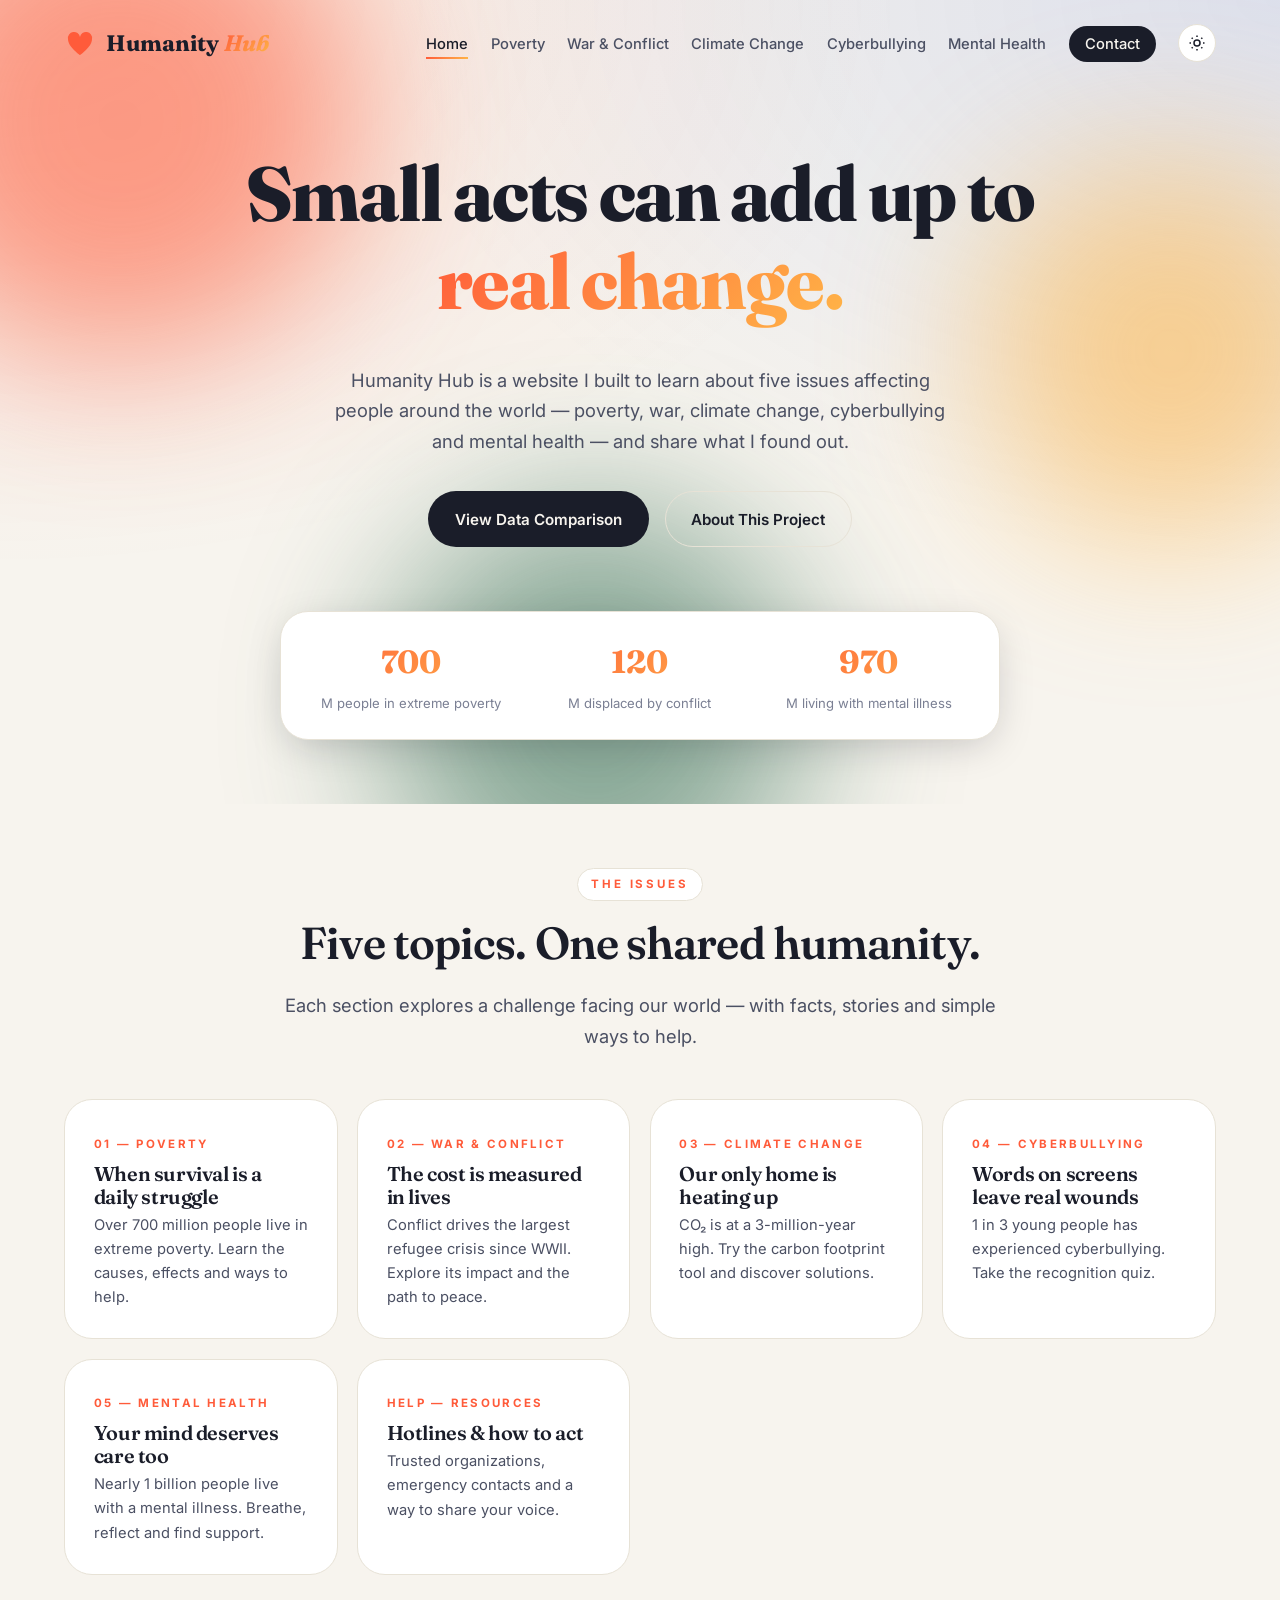
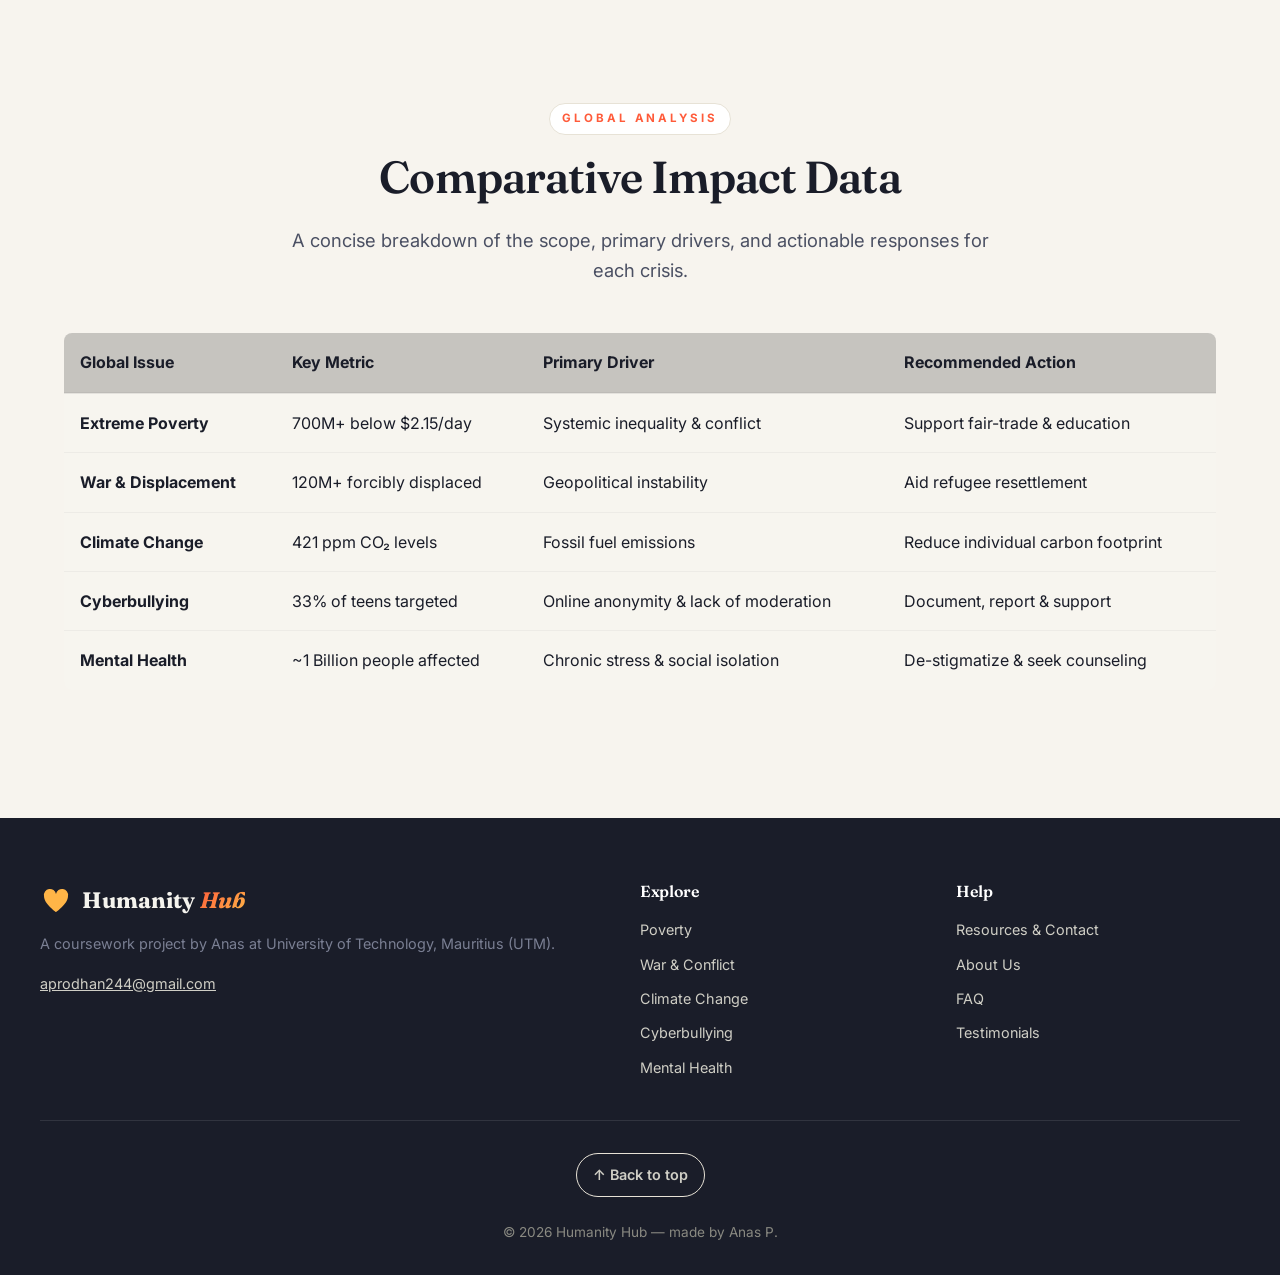
==== index.html @ 1d9c682b "Add files via upload" ====
<!DOCTYPE html>
<html lang="en">
<head>
<meta charset="UTF-8" />
<meta name="viewport" content="width=device-width, initial-scale=1.0" />
<title>Humanity Hub</title>
<meta name="description" content="Humanity Hub is a small awareness website about poverty, war, climate change, cyberbullying and mental health." />
<link rel="preconnect" href="https://fonts.googleapis.com">
<link rel="preconnect" href="https://fonts.gstatic.com" crossorigin>
<link href="https://fonts.googleapis.com/css2?family=Fraunces:opsz,wght@9..144,400;9..144,600;9..144,800&family=Inter:wght@400;500;600;700&display=swap" rel="stylesheet">
<link rel="stylesheet" href="css/style.css" />
</head>
<body id="top">
<header class="site-header">
  <div class="bg-orbs" aria-hidden="true"><span class="orb orb-1"></span><span class="orb orb-2"></span><span class="orb orb-3"></span></div>
  <nav class="navbar" aria-label="Primary">
    <a class="brand" href="index.html">
      <span class="brand-mark" aria-hidden="true"><svg viewBox="0 0 32 32" fill="none"><path d="M16 28S4 20 4 12a6 6 0 0 1 12-2 6 6 0 0 1 12 2c0 8-12 16-12 16Z" fill="currentColor"/></svg></span>
      <span>Humanity <em>Hub</em></span>
    </a>
    <button class="nav-toggle" aria-label="Open menu" aria-expanded="false" aria-controls="nav-links"><span></span><span></span><span></span></button>
    <ul class="nav-links" id="nav-links">
      <li><a href="index.html" class="active">Home</a></li>
      <li><a href="pages/poverty.html">Poverty</a></li>
      <li><a href="pages/war.html">War &amp; Conflict</a></li>
      <li><a href="pages/climate.html">Climate Change</a></li>
      <li><a href="pages/cyberbullying.html">Cyberbullying</a></li>
      <li><a href="pages/mental-health.html">Mental Health</a></li>
      <li><a href="pages/contact.html" class="nav-cta">Contact</a></li>
      <li><button id="theme-toggle" class="theme-toggle" aria-label="Toggle dark mode"><svg class="icon-sun" viewBox="0 0 24 24" fill="none" stroke="currentColor" stroke-width="2"><circle cx="12" cy="12" r="4"/><path d="M12 2v2M12 20v2M2 12h2M20 12h2M4.9 4.9l1.4 1.4M17.7 17.7l1.4 1.4M4.9 19.1l1.4-1.4M17.7 6.3l1.4-1.4"/></svg><svg class="icon-moon" viewBox="0 0 24 24" fill="none" stroke="currentColor" stroke-width="2"><path d="M21 12.8A9 9 0 1 1 11.2 3a7 7 0 0 0 9.8 9.8Z"/></svg></button></li>
    </ul>
  </nav>
  <section class="hero" id="hero">
    <h1>Small acts can add up to <span class="grad-text">real change.</span></h1>
    <p class="hero-sub">Humanity Hub is a website I built to learn about five issues affecting people around the world — poverty, war, climate change, cyberbullying and mental health — and share what I found out.</p>
    <div class="hero-cta">
      <a href="#table-section" class="btn btn-primary">View Data Comparison</a>
      <a href="pages/about.html" class="btn btn-ghost">About This Project</a>
    </div>
    <div class="hero-stats">
      <div><strong data-counter="700">0</strong><span>M people in extreme poverty</span></div>
      <div><strong data-counter="120">0</strong><span>M displaced by conflict</span></div>
      <div><strong data-counter="970">0</strong><span>M living with mental illness</span></div>
    </div>
  </section>
</header>
<main>
  <section class="section">
    <div class="section-head center">
      <span class="tag">The Issues</span>
      <h2>Five topics. One shared humanity.</h2>
      <p class="lead">Each section explores a challenge facing our world — with facts, stories and simple ways to help.</p>
    </div>
    <div class="topic-grid">
      <a class="topic-card" href="pages/poverty.html"><span>01 — Poverty</span><h3>When survival is a daily struggle</h3><p>Over 700 million people live in extreme poverty. Learn the causes, effects and ways to help.</p></a>
      <a class="topic-card" href="pages/war.html"><span>02 — War &amp; Conflict</span><h3>The cost is measured in lives</h3><p>Conflict drives the largest refugee crisis since WWII. Explore its impact and the path to peace.</p></a>
      <a class="topic-card" href="pages/climate.html"><span>03 — Climate Change</span><h3>Our only home is heating up</h3><p>CO₂ is at a 3-million-year high. Try the carbon footprint tool and discover solutions.</p></a>
      <a class="topic-card" href="pages/cyberbullying.html"><span>04 — Cyberbullying</span><h3>Words on screens leave real wounds</h3><p>1 in 3 young people has experienced cyberbullying. Take the recognition quiz.</p></a>
      <a class="topic-card" href="pages/mental-health.html"><span>05 — Mental Health</span><h3>Your mind deserves care too</h3><p>Nearly 1 billion people live with a mental illness. Breathe, reflect and find support.</p></a>
      <a class="topic-card" href="pages/contact.html"><span>Help — Resources</span><h3>Hotlines &amp; how to act</h3><p>Trusted organizations, emergency contacts and a way to share your voice.</p></a>
    </div>
  </section>

  <section class="section" id="table-section" style="overflow-x:auto;">
    <div class="section-head center">
      <span class="tag">Global Analysis</span>
      <h2>Comparative Impact Data</h2>
      <p class="lead">A concise breakdown of the scope, primary drivers, and actionable responses for each crisis.</p>
    </div>
    <table style="width:100%; border-collapse: collapse; margin-top:2rem; text-align:left; background: var(--card-bg, rgba(255,255,255,0.05)); border-radius:8px; overflow:hidden;">
      <thead>
        <tr style="border-bottom: 2px solid rgba(150,150,150,0.2); background: rgba(0,0,0,0.2);">
          <th style="padding: 1rem;">Global Issue</th>
          <th style="padding: 1rem;">Key Metric</th>
          <th style="padding: 1rem;">Primary Driver</th>
          <th style="padding: 1rem;">Recommended Action</th>
        </tr>
      </thead>
      <tbody>
        <tr style="border-bottom: 1px solid rgba(150,150,150,0.1);">
          <td style="padding: 1rem;"><strong>Extreme Poverty</strong></td>
          <td style="padding: 1rem;">700M+ below $2.15/day</td>
          <td style="padding: 1rem;">Systemic inequality &amp; conflict</td>
          <td style="padding: 1rem;"><a href="pages/poverty.html">Support fair-trade &amp; education</a></td>
        </tr>
        <tr style="border-bottom: 1px solid rgba(150,150,150,0.1);">
          <td style="padding: 1rem;"><strong>War &amp; Displacement</strong></td>
          <td style="padding: 1rem;">120M+ forcibly displaced</td>
          <td style="padding: 1rem;">Geopolitical instability</td>
          <td style="padding: 1rem;"><a href="pages/war.html">Aid refugee resettlement</a></td>
        </tr>
        <tr style="border-bottom: 1px solid rgba(150,150,150,0.1);">
          <td style="padding: 1rem;"><strong>Climate Change</strong></td>
          <td style="padding: 1rem;">421 ppm CO₂ levels</td>
          <td style="padding: 1rem;">Fossil fuel emissions</td>
          <td style="padding: 1rem;"><a href="pages/climate.html">Reduce individual carbon footprint</a></td>
        </tr>
        <tr style="border-bottom: 1px solid rgba(150,150,150,0.1);">
          <td style="padding: 1rem;"><strong>Cyberbullying</strong></td>
          <td style="padding: 1rem;">33% of teens targeted</td>
          <td style="padding: 1rem;">Online anonymity &amp; lack of moderation</td>
          <td style="padding: 1rem;"><a href="pages/cyberbullying.html">Document, report &amp; support</a></td>
        </tr>
        <tr>
          <td style="padding: 1rem;"><strong>Mental Health</strong></td>
          <td style="padding: 1rem;">~1 Billion people affected</td>
          <td style="padding: 1rem;">Chronic stress &amp; social isolation</td>
          <td style="padding: 1rem;"><a href="pages/mental-health.html">De-stigmatize &amp; seek counseling</a></td>
        </tr>
      </tbody>
    </table>
  </section>
</main>
<footer class="site-footer">
  <div class="footer-grid">
    <div>
      <div class="brand brand-footer"><span class="brand-mark"><svg viewBox="0 0 32 32" fill="none"><path d="M16 28S4 20 4 12a6 6 0 0 1 12-2 6 6 0 0 1 12 2c0 8-12 16-12 16Z" fill="currentColor"/></svg></span><span>Humanity <em>Hub</em></span></div>
      <p class="muted">A coursework project by Anas at University of Technology, Mauritius (UTM).</p>
      <p><a href="mailto:aprodhan244@gmail.com" style="text-decoration:underline;">aprodhan244@gmail.com</a></p>
    </div>
    <div><h4>Explore</h4><ul><li><a href="pages/poverty.html">Poverty</a></li><li><a href="pages/war.html">War &amp; Conflict</a></li><li><a href="pages/climate.html">Climate Change</a></li><li><a href="pages/cyberbullying.html">Cyberbullying</a></li><li><a href="pages/mental-health.html">Mental Health</a></li></ul></div>
    <div><h4>Help</h4><ul><li><a href="pages/contact.html">Resources &amp; Contact</a></li><li><a href="pages/about.html">About Us</a></li><li><a href="pages/faq.html">FAQ</a></li><li><a href="pages/testimonials.html">Testimonials</a></li></ul></div>
  </div>
  <div style="text-align:center; margin-top:2rem;"><a href="#top" class="btn btn-ghost btn-sm">↑ Back to top</a></div>
  <p class="copyright">© <span id="year"></span> Humanity Hub — made by Anas P.</p>
</footer>
<script src="js/script.js"></script>
</body>
</html>
---- css/style.css ----
/* ===========================================================
   Humanity Hub — Awareness website
   =========================================================== */
:root {
  --bg: #f7f4ee;
  --bg-elev: #ffffff;
  --ink: #1a1d29;
  --ink-soft: #4b5063;
  --muted: #7a7f93;
  --line: #e7e2d6;
  --primary: #ff5b3a;        /* warm coral */
  --primary-2: #ffb547;      /* sunlit gold */
  --accent: #2d6a4f;         /* hopeful green */
  --accent-2: #1d4ed8;       /* steady blue */
  --danger: #d11149;
  --grad-warm: linear-gradient(135deg, #ff5b3a 0%, #ffb547 100%);
  --grad-cool: linear-gradient(135deg, #1d4ed8 0%, #06b6d4 100%);
  --grad-hope: linear-gradient(135deg, #2d6a4f 0%, #95d5b2 100%);
  --shadow-sm: 0 1px 2px rgba(20,20,30,.06), 0 4px 12px rgba(20,20,30,.05);
  --shadow-lg: 0 10px 40px -10px rgba(20,20,30,.25);
  --radius: 16px;
  --radius-lg: 28px;
  --maxw: 1200px;
  --t: cubic-bezier(.2,.7,.2,1);
}
[data-theme="dark"] {
  --bg: #0e1018;
  --bg-elev: #161927;
  --ink: #f2f1ec;
  --ink-soft: #c3c6d4;
  --muted: #8a8fa3;
  --line: #262a3c;
  --shadow-lg: 0 10px 40px -10px rgba(0,0,0,.6);
}
* { box-sizing: border-box; }
html { scroll-behavior: smooth; }
body {
  margin: 0;
  font-family: 'Inter', system-ui, -apple-system, sans-serif;
  background: var(--bg);
  color: var(--ink);
  line-height: 1.65;
  -webkit-font-smoothing: antialiased;
  transition: background .4s var(--t), color .4s var(--t);
}
img { max-width: 100%; display: block; }
a { color: inherit; text-decoration: none; }
h1, h2, h3, h4 { font-family: 'Fraunces', Georgia, serif; font-weight: 600; line-height: 1.15; letter-spacing: -.02em; margin: 0 0 .5em; }
h1 { font-size: clamp(2.4rem, 6vw, 4.8rem); font-weight: 800; }
h2 { font-size: clamp(1.8rem, 4vw, 2.8rem); }
h3 { font-size: 1.25rem; margin-top: 1.4em; }
p { margin: 0 0 1em; color: var(--ink-soft); }
mark { background: linear-gradient(180deg, transparent 60%, rgba(255,181,71,.55) 60%); color: inherit; padding: 0 .15em; }
blockquote {
  border-left: 3px solid var(--primary);
  padding: .25em 0 .25em 1.2em;
  font-family: 'Fraunces', serif;
  font-style: italic;
  font-size: 1.15rem;
  color: var(--ink);
  margin: 1.5em 0;
}
.muted { color: var(--muted); font-size: .9rem; }
.center { text-align: center; }
/* =================== HEADER & HERO =================== */
.site-header {
  position: relative;
  overflow: hidden;
  padding-bottom: 4rem;
  background: radial-gradient(ellipse at top left, rgba(255,91,58,.12), transparent 50%),
              radial-gradient(ellipse at top right, rgba(29,78,216,.12), transparent 50%),
              var(--bg);
}
.site-header.compact { padding-bottom: 0; }
.bg-orbs { position: absolute; inset: 0; pointer-events: none; z-index: 0; }
.orb { position: absolute; border-radius: 50%; filter: blur(80px); opacity: .55; animation: float 18s var(--t) infinite; }
.orb-1 { width: 480px; height: 480px; background: var(--primary); top: -120px; left: -120px; }
.orb-2 { width: 380px; height: 380px; background: var(--primary-2); top: 20%; right: -80px; animation-delay: -6s; }
.orb-3 { width: 420px; height: 420px; background: var(--accent); bottom: -120px; left: 30%; animation-delay: -12s; }
@keyframes float { 0%,100%{transform:translate(0,0) scale(1)} 50%{transform:translate(40px,-30px) scale(1.08)} }
/* nav */
.navbar {
  position: relative; z-index: 5;
  display: flex; align-items: center; justify-content: space-between;
  max-width: var(--maxw); margin: 0 auto; padding: 1.5rem 1.5rem;
}
.brand { display: flex; align-items: center; gap: .6rem; font-family: 'Fraunces', serif; font-size: 1.4rem; font-weight: 700; }
.brand em { font-style: italic; background: var(--grad-warm); -webkit-background-clip: text; background-clip: text; color: transparent; }
.brand-mark { width: 32px; height: 32px; color: var(--primary); display:inline-flex; align-items:center; justify-content:center; }
.brand-mark svg { width: 100%; height: 100%; }
.nav-links { list-style: none; display: flex; gap: 1.4rem; align-items: center; margin: 0; padding: 0; }
.nav-links a { font-size: .92rem; font-weight: 500; color: var(--ink-soft); transition: color .2s var(--t); position: relative; }
.nav-links a:hover, .nav-links a.active { color: var(--ink); }
.nav-links a::after { content: ''; position: absolute; left: 0; right: 0; bottom: -6px; height: 2px; background: var(--grad-warm); transform: scaleX(0); transform-origin: left; transition: transform .3s var(--t); }
.nav-links a:hover::after, .nav-links a.active::after { transform: scaleX(1); }
.nav-cta { padding: .55rem 1rem; border-radius: 999px; background: var(--ink); color: var(--bg) !important; }
[data-theme="dark"] .nav-cta { background: var(--bg-elev); color: var(--ink) !important; }
.nav-cta::after { display: none; }
.theme-toggle {
  display: inline-flex; width: 38px; height: 38px; border-radius: 50%;
  border: 1px solid var(--line); background: var(--bg-elev); color: var(--ink);
  align-items: center; justify-content: center; cursor: pointer; transition: transform .3s var(--t);
}
.theme-toggle:hover { transform: rotate(15deg); }
.theme-toggle svg { width: 18px; height: 18px; }
.theme-toggle .icon-moon { display: none; }
[data-theme="dark"] .theme-toggle .icon-sun { display: none; }
[data-theme="dark"] .theme-toggle .icon-moon { display: block; }
.nav-toggle { display: none; flex-direction: column; gap: 5px; background: transparent; border: 0; cursor: pointer; padding: 8px; }
.nav-toggle span { width: 24px; height: 2px; background: var(--ink); border-radius: 2px; transition: .3s var(--t); }
/* hero */
.hero {
  position: relative; z-index: 2;
  max-width: 980px; margin: 4rem auto 0; padding: 0 1.5rem; text-align: center;
}
.eyebrow { text-transform: uppercase; letter-spacing: .25em; font-size: .75rem; font-weight: 600; color: var(--primary); margin-bottom: 1.2rem; }
.grad-text { background: var(--grad-warm); -webkit-background-clip: text; background-clip: text; color: transparent; }
.hero-sub { font-size: 1.15rem; max-width: 640px; margin: 0 auto 2.2rem; color: var(--ink-soft); }
.hero-cta { display: flex; gap: 1rem; justify-content: center; flex-wrap: wrap; margin-bottom: 4rem; }
.btn {
  display: inline-flex; align-items: center; justify-content: center;
  padding: .9rem 1.6rem; border-radius: 999px; font-weight: 600; font-size: .95rem;
  border: 1px solid transparent; cursor: pointer; transition: transform .2s var(--t), box-shadow .3s var(--t), background .3s var(--t);
}
.btn-sm { padding: .55rem 1rem; font-size: .85rem; }
.btn-primary { background: var(--ink); color: var(--bg); }
.btn-primary:hover { transform: translateY(-2px); box-shadow: var(--shadow-lg); }
[data-theme="dark"] .btn-primary { background: var(--primary); color: #fff; }
.btn-ghost { background: transparent; border-color: var(--line); color: var(--ink); }
.btn-ghost:hover { background: var(--bg-elev); }
.hero-stats {
  display: grid; grid-template-columns: repeat(3, 1fr); gap: 1rem;
  max-width: 720px; margin: 0 auto; padding: 1.5rem;
  background: var(--bg-elev); border: 1px solid var(--line); border-radius: var(--radius-lg);
  box-shadow: var(--shadow-lg);
}
.hero-stats > div { text-align: center; }
.hero-stats strong { font-family: 'Fraunces', serif; font-size: 2rem; display: block; background: var(--grad-warm); -webkit-background-clip: text; background-clip: text; color: transparent; }
.hero-stats span { font-size: .82rem; color: var(--muted); }
/* page hero (topic pages) */
.page-hero { position: relative; z-index: 2; max-width: var(--maxw); margin: 2.5rem auto 0; padding: 0 1.5rem 1rem; }
.page-hero .tag { margin-bottom: 1rem; }
.page-hero h1 { font-size: clamp(2.2rem, 5vw, 3.6rem); }
.page-hero .lead { max-width: 720px; }
/* =================== SECTIONS =================== */
.section { max-width: var(--maxw); margin: 0 auto; padding: 4rem 1.5rem; position: relative; }
.section-head { max-width: 720px; margin-bottom: 3rem; }
.section-head.center, .stats h2 { text-align: center; margin-left: auto; margin-right: auto; }
.tag {
  display: inline-block; font-size: .72rem; letter-spacing: .25em; text-transform: uppercase;
  font-weight: 700; color: var(--primary); margin-bottom: 1rem;
  padding: .35rem .8rem; border: 1px solid var(--line); border-radius: 999px; background: var(--bg-elev);
}
.lead { font-size: 1.15rem; color: var(--ink-soft); }
.grid-2 { display: grid; grid-template-columns: 1fr 1fr; gap: 3rem; align-items: start; }
.grid-2.reverse > :first-child { order: 2; }
.figure { margin: 0; border-radius: var(--radius-lg); overflow: hidden; box-shadow: var(--shadow-lg); position: relative; }
.figure img { aspect-ratio: 4/5; object-fit: cover; transition: transform .8s var(--t); width: 100%; }
.figure:hover img { transform: scale(1.04); }
.figure figcaption { position: absolute; left: 0; right: 0; bottom: 0; padding: 1.2rem; color: #fff; font-size: .9rem; background: linear-gradient(to top, rgba(0,0,0,.75), transparent); }
.prose details { margin-top: 1.5rem; border: 1px solid var(--line); border-radius: var(--radius); padding: 1rem 1.2rem; background: var(--bg-elev); }
.prose details[open] { box-shadow: var(--shadow-sm); }
.prose summary { cursor: pointer; font-weight: 600; color: var(--ink); list-style: none; display: flex; justify-content: space-between; align-items: center; }
.prose summary::after { content: '+'; font-size: 1.4rem; transition: transform .3s var(--t); }
.prose details[open] summary::after { transform: rotate(45deg); }
.prose ul, .prose ol { padding-left: 1.2rem; color: var(--ink-soft); }
/* section accents */
.accent-war .tag { color: var(--accent-2); }
.accent-climate .tag { color: var(--accent); }
.accent-cyber .tag { color: var(--danger); }
.accent-mind .tag { color: var(--accent-2); }
/* timeline */
.timeline { list-style: none; padding: 0; margin: 1.5rem 0; border-left: 2px solid var(--line); }
.timeline li { position: relative; padding: .4rem 0 .4rem 1.5rem; color: var(--ink-soft); }
.timeline li::before { content:''; position:absolute; left:-7px; top: 1rem; width: 12px; height: 12px; border-radius:50%; background: var(--grad-warm); }
.timeline strong { display: block; color: var(--ink); font-family: 'Fraunces',serif; }
/* footprint */
.footprint { margin-top: 1.5rem; padding: 1.5rem; background: var(--bg-elev); border: 1px solid var(--line); border-radius: var(--radius); }
.footprint h4 { margin: 0 0 1rem; }
.footprint label { display: block; font-size: .9rem; font-weight: 600; margin-bottom: 1rem; color: var(--ink); }
.footprint input[type=range] { width: 100%; accent-color: var(--accent); }
.footprint output { font-weight: 500; color: var(--muted); font-size: .85rem; }
.cf-result { margin: 1rem 0 0; padding: .8rem 1rem; background: var(--grad-hope); color: #fff; border-radius: 12px; font-weight: 500; }
.cf-result strong { font-size: 1.3rem; font-family: 'Fraunces', serif; }
/* quiz */
.quiz { margin-top: 1.5rem; padding: 1.5rem; background: var(--bg-elev); border: 1px solid var(--line); border-radius: var(--radius); }
.quiz h4 { margin: 0 0 1rem; }
.quiz-q { font-weight: 500; color: var(--ink); }
.quiz-options { display: grid; gap: .6rem; margin: 1rem 0; }
.quiz-options button {
  padding: .8rem 1rem; text-align: left; border: 1px solid var(--line); background: var(--bg);
  border-radius: 12px; cursor: pointer; transition: .2s var(--t); color: var(--ink); font: inherit;
}
.quiz-options button:hover { border-color: var(--primary); transform: translateX(4px); }
.quiz-options button.correct { background: rgba(45,106,79,.15); border-color: var(--accent); }
.quiz-options button.wrong { background: rgba(209,17,73,.12); border-color: var(--danger); }
.quiz-feedback { font-weight: 500; min-height: 1.4em; color: var(--ink-soft); }
.warning-box { margin-top: 1.5rem; padding: 1.2rem 1.4rem; border-left: 4px solid var(--danger); background: rgba(209,17,73,.08); border-radius: 12px; color: var(--ink); }
/* breathe */
.breathe { text-align: center; padding: 1.5rem; background: var(--bg-elev); border: 1px solid var(--line); border-radius: var(--radius); }
.breathe-circle {
  width: 180px; height: 180px; border-radius: 50%;
  background: var(--grad-cool);
  margin: 1rem auto;
  display: flex; align-items: center; justify-content: center;
  color: #fff; font-family: 'Fraunces', serif; font-size: 1.4rem;
  box-shadow: 0 20px 60px -20px rgba(29,78,216,.6);
  animation: breathe 12s ease-in-out infinite;
}
@keyframes breathe {
  0%, 100% { transform: scale(.7); }
  33% { transform: scale(1.1); }
  50% { transform: scale(1.1); }
  83% { transform: scale(.7); }
}
.quote-gen { margin-top: 1.5rem; padding: 1.5rem; background: var(--bg-elev); border: 1px solid var(--line); border-radius: var(--radius); }
.quote-gen blockquote { margin: .5em 0 1em; }
/* stats */
.stats { max-width: var(--maxw); margin: 0 auto; padding: 4rem 1.5rem; text-align: center; }
.stats-grid { display: grid; grid-template-columns: repeat(auto-fit, minmax(200px, 1fr)); gap: 1.5rem; margin-top: 3rem; }
.stat-card {
  padding: 2rem 1.5rem; background: var(--bg-elev); border: 1px solid var(--line); border-radius: var(--radius);
  transition: transform .3s var(--t), box-shadow .3s var(--t);
}
.stat-card:hover { transform: translateY(-4px); box-shadow: var(--shadow-lg); }
.stat-card strong { display: block; font-family: 'Fraunces', serif; font-size: 2.6rem; background: var(--grad-warm); -webkit-background-clip: text; background-clip: text; color: transparent; }
.stat-card span { color: var(--muted); font-size: .9rem; }
/* resources */
.cards { display: grid; grid-template-columns: repeat(auto-fit, minmax(240px, 1fr)); gap: 1.2rem; }
.card {
  padding: 1.6rem; background: var(--bg-elev); border: 1px solid var(--line); border-radius: var(--radius);
  transition: .3s var(--t); position: relative; overflow: hidden;
}
.card::before {
  content: ''; position: absolute; inset: 0; background: var(--grad-warm); opacity: 0; transition: opacity .3s var(--t);
}
.card:hover { transform: translateY(-4px); box-shadow: var(--shadow-lg); border-color: transparent; }
.card:hover::before { opacity: .08; }
.card h3 { margin: 0 0 .3em; }
.card p { font-size: .9rem; margin: 0; }
.card.emergency { background: var(--grad-warm); color: #fff; border: 0; }
.card.emergency h3, .card.emergency p { color: #fff; }
/* testimonials */
.testimonial .stars { color: var(--primary-2); letter-spacing: .1em; margin: 0 0 .6rem; font-size: .95rem; }
.testimonial blockquote { margin: 0 0 1.2rem; font-size: 1rem; }
.testimonial-author { display: flex; align-items: center; gap: .7rem; }
.testimonial-author strong { display: block; color: var(--ink); font-family: 'Inter', sans-serif; font-weight: 600; font-size: .92rem; }
.avatar {
  width: 38px; height: 38px; border-radius: 50%; flex-shrink: 0;
  background: var(--grad-cool); color: #fff; display: flex; align-items: center; justify-content: center;
  font-family: 'Fraunces', serif; font-weight: 700;
}
/* topic nav cards on home */
.topic-grid { display: grid; grid-template-columns: repeat(auto-fit, minmax(240px, 1fr)); gap: 1.2rem; margin-top: 2rem; }
.topic-card { padding: 1.8rem; background: var(--bg-elev); border: 1px solid var(--line); border-radius: var(--radius-lg); transition: .3s var(--t); }
.topic-card:hover { transform: translateY(-6px); box-shadow: var(--shadow-lg); }
.topic-card span { font-size: .72rem; letter-spacing: .2em; text-transform: uppercase; font-weight: 700; color: var(--primary); }
.topic-card h3 { margin: .4rem 0 .3rem; }
.topic-card p { font-size: .92rem; margin: 0; }
/* contact */
.contact-form {
  display: grid; grid-template-columns: 1fr 1fr; gap: 1rem; max-width: 700px; margin: 0 auto;
  padding: 2rem; background: var(--bg-elev); border: 1px solid var(--line); border-radius: var(--radius-lg);
  box-shadow: var(--shadow-lg);
}
.contact-form .full { grid-column: 1 / -1; }
.contact-form label { display: flex; flex-direction: column; gap: .4rem; font-size: .85rem; font-weight: 600; color: var(--ink); }
.contact-form input, .contact-form textarea {
  padding: .85rem 1rem; border: 1px solid var(--line); border-radius: 12px;
  background: var(--bg); color: var(--ink); font: inherit; transition: border-color .2s var(--t), box-shadow .2s var(--t);
}
.contact-form input:focus, .contact-form textarea:focus {
  outline: 0; border-color: var(--primary); box-shadow: 0 0 0 4px rgba(255,91,58,.15);
}
.contact-form button { grid-column: 1 / -1; }
.form-status { grid-column: 1 / -1; margin: 0; min-height: 1.2em; color: var(--accent); font-weight: 500; }
/* footer */
.site-footer { background: var(--ink); color: #f5f4ee; padding: 4rem 1.5rem 2rem; margin-top: 4rem; }
[data-theme="dark"] .site-footer { background: #06080f; }
.footer-grid { max-width: var(--maxw); margin: 0 auto; display: grid; grid-template-columns: 2fr 1fr 1fr; gap: 2rem; padding-bottom: 2.5rem; border-bottom: 1px solid rgba(255,255,255,.1); }
.brand-footer { color: #f5f4ee; margin-bottom: .8rem; }
.brand-footer .brand-mark { color: var(--primary-2); }
.site-footer h4 { color: #fff; font-size: 1rem; margin-bottom: 1rem; }
.site-footer ul { list-style: none; padding: 0; margin: 0; display: grid; gap: .5rem; }
.site-footer a { color: #cfcec5; font-size: .9rem; transition: color .2s; }
.site-footer a:hover { color: var(--primary-2); }
.copyright { max-width: var(--maxw); margin: 1.5rem auto 0; text-align: center; color: #8a8a82; font-size: .85rem; }
/* reveal animation */
.reveal { opacity: 0; transform: translateY(30px); transition: opacity .8s var(--t), transform .8s var(--t); }
.reveal.in { opacity: 1; transform: none; }
/* responsive */
@media (max-width: 860px) {
  .grid-2 { grid-template-columns: 1fr; gap: 2rem; }
  .grid-2.reverse > :first-child { order: 0; }
  .figure img { aspect-ratio: 16/10; }
  .footer-grid { grid-template-columns: 1fr 1fr; }
  .contact-form { grid-template-columns: 1fr; padding: 1.5rem; }
  .section { padding: 3rem 1.2rem; }
  .nav-toggle { display: flex; }
  .nav-links {
    position: absolute; top: 100%; left: 1rem; right: 1rem;
    flex-direction: column; align-items: stretch; gap: .8rem;
    background: var(--bg-elev); border: 1px solid var(--line); border-radius: var(--radius);
    padding: 1.2rem; box-shadow: var(--shadow-lg);
    transform: translateY(-10px); opacity: 0; pointer-events: none; transition: .3s var(--t);
    z-index: 10;
  }
  .nav-links.open { transform: none; opacity: 1; pointer-events: auto; }
  .nav-links a::after { display: none; }
  .hero-stats { grid-template-columns: 1fr; }
}
@media (max-width: 480px) {
  .footer-grid { grid-template-columns: 1fr; }
  h1 { font-size: 2.4rem; }
}
@media (prefers-reduced-motion: reduce) {
  *, *::before, *::after { animation: none !important; transition: none !important; }
}
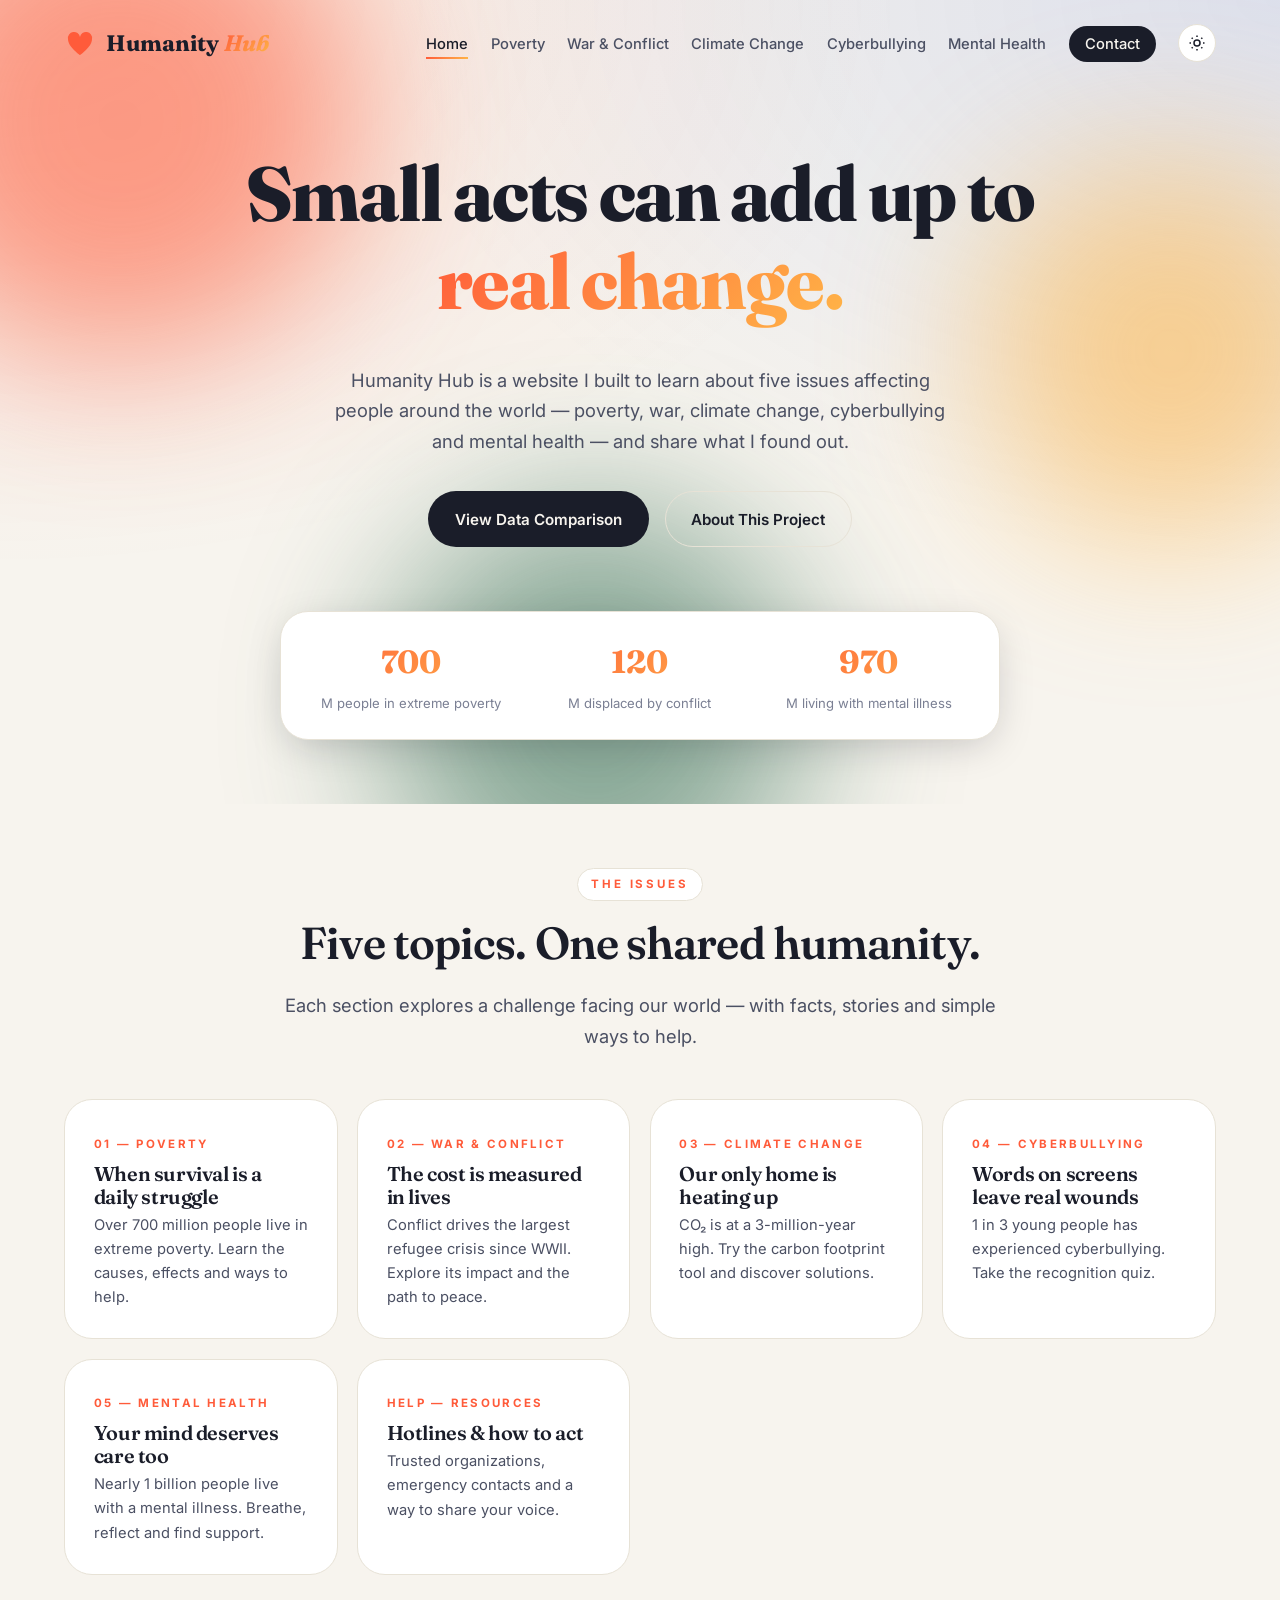
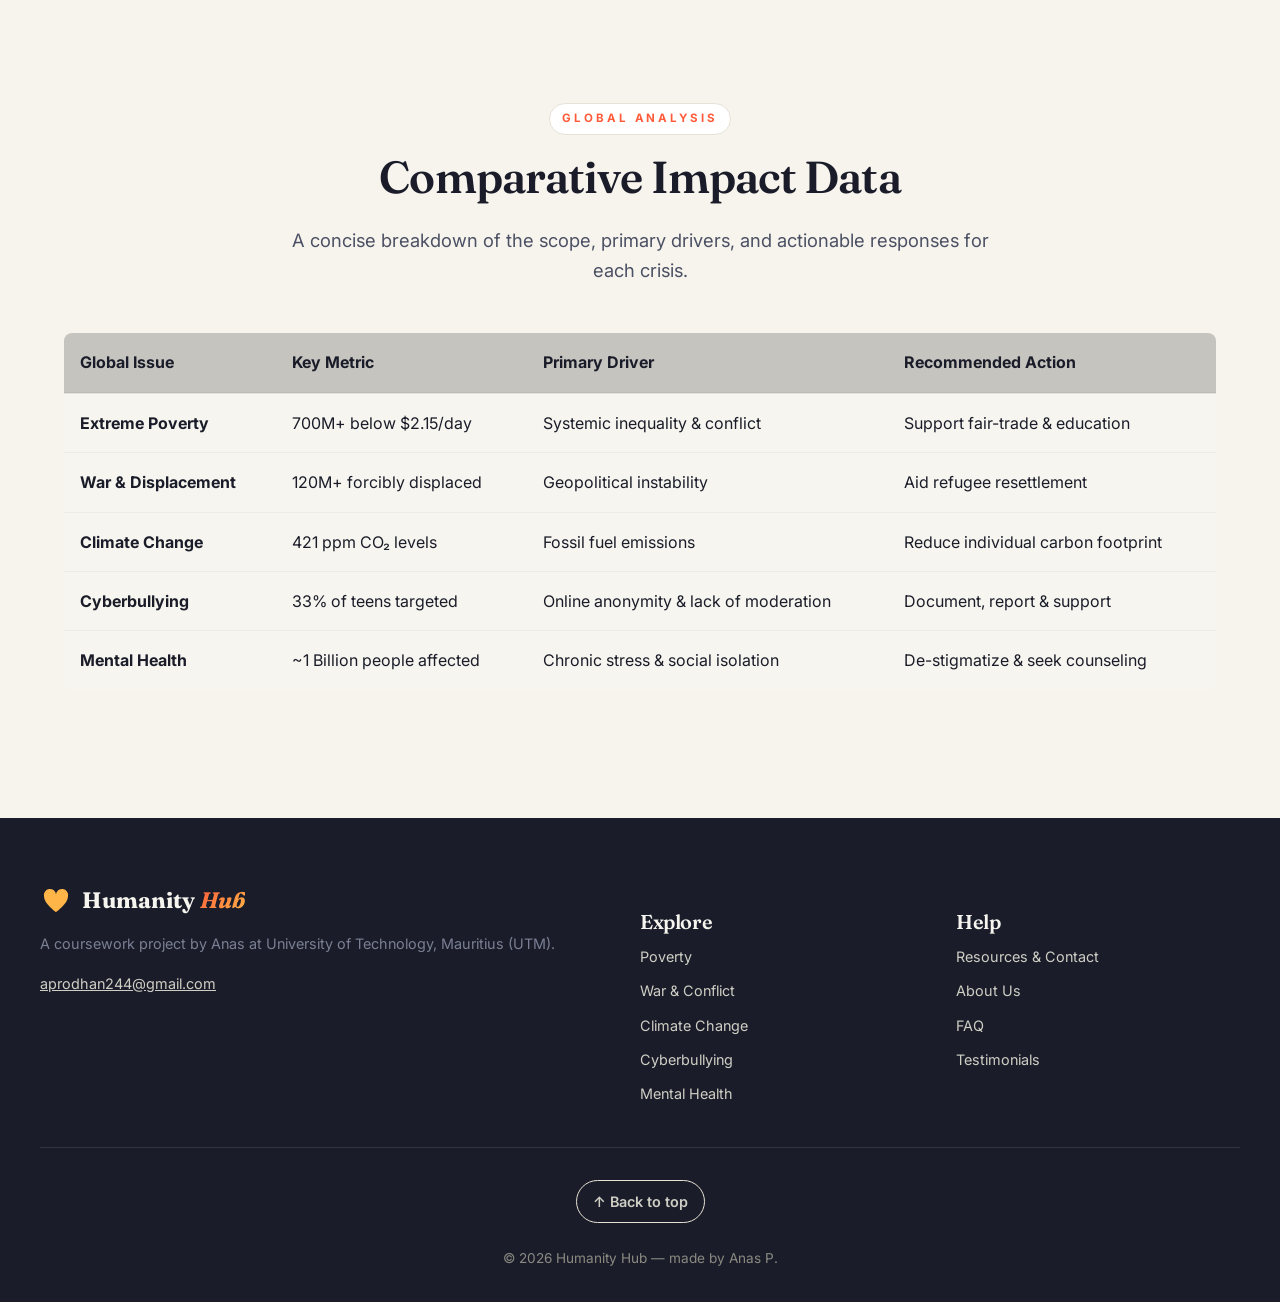
==== commit 565c6180: "Update footer section headers in index.html" ====
--- a/index.html
+++ b/index.html
@@ -118,12 +118,12 @@
       <p class="muted">A coursework project by Anas at University of Technology, Mauritius (UTM).</p>
       <p><a href="mailto:aprodhan244@gmail.com" style="text-decoration:underline;">aprodhan244@gmail.com</a></p>
     </div>
-    <div><h4>Explore</h4><ul><li><a href="pages/poverty.html">Poverty</a></li><li><a href="pages/war.html">War &amp; Conflict</a></li><li><a href="pages/climate.html">Climate Change</a></li><li><a href="pages/cyberbullying.html">Cyberbullying</a></li><li><a href="pages/mental-health.html">Mental Health</a></li></ul></div>
-    <div><h4>Help</h4><ul><li><a href="pages/contact.html">Resources &amp; Contact</a></li><li><a href="pages/about.html">About Us</a></li><li><a href="pages/faq.html">FAQ</a></li><li><a href="pages/testimonials.html">Testimonials</a></li></ul></div>
+    <div><h3>Explore</h3><ul><li><a href="pages/poverty.html">Poverty</a></li><li><a href="pages/war.html">War &amp; Conflict</a></li><li><a href="pages/climate.html">Climate Change</a></li><li><a href="pages/cyberbullying.html">Cyberbullying</a></li><li><a href="pages/mental-health.html">Mental Health</a></li></ul></div>
+    <div><h3>Help</h3><ul><li><a href="pages/contact.html">Resources &amp; Contact</a></li><li><a href="pages/about.html">About Us</a></li><li><a href="pages/faq.html">FAQ</a></li><li><a href="pages/testimonials.html">Testimonials</a></li></ul></div>
   </div>
   <div style="text-align:center; margin-top:2rem;"><a href="#top" class="btn btn-ghost btn-sm">↑ Back to top</a></div>
   <p class="copyright">© <span id="year"></span> Humanity Hub — made by Anas P.</p>
 </footer>
 <script src="js/script.js"></script>
 </body>
-</html>+</html>
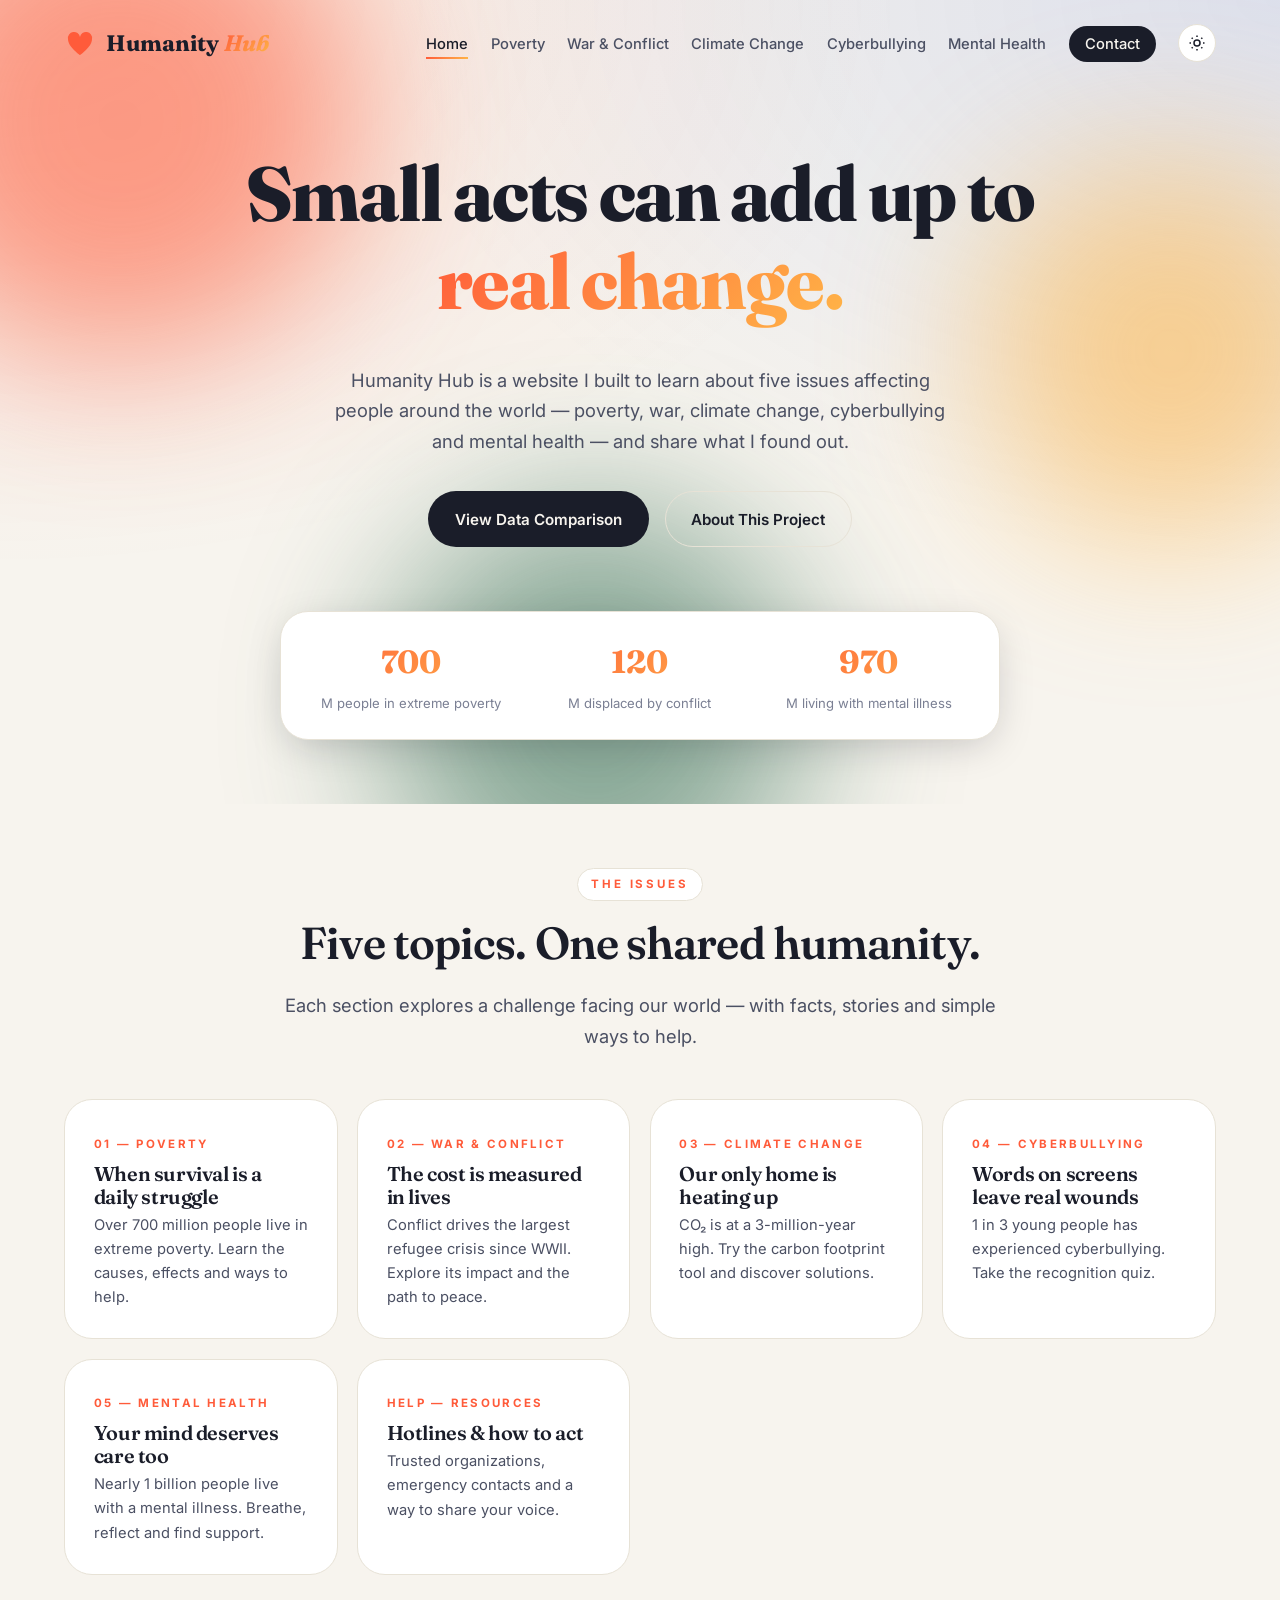
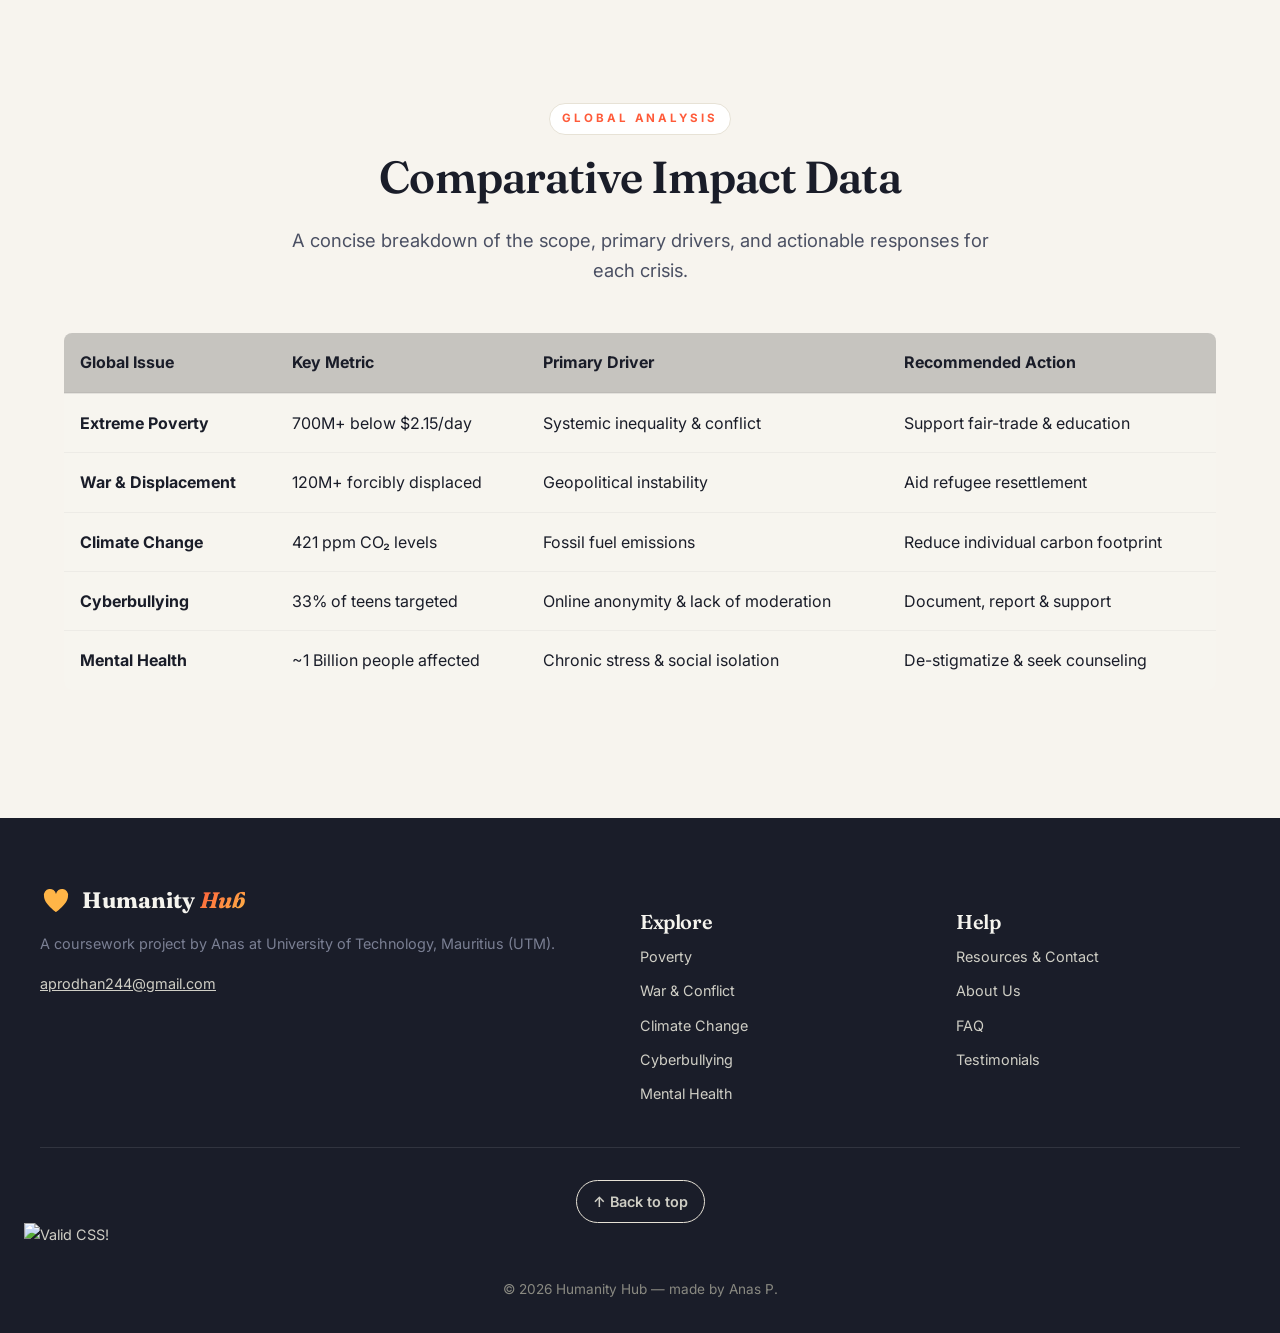
==== commit 4552b713: "Update index.html" ====
--- a/index.html
+++ b/index.html
@@ -122,6 +122,13 @@
     <div><h3>Help</h3><ul><li><a href="pages/contact.html">Resources &amp; Contact</a></li><li><a href="pages/about.html">About Us</a></li><li><a href="pages/faq.html">FAQ</a></li><li><a href="pages/testimonials.html">Testimonials</a></li></ul></div>
   </div>
   <div style="text-align:center; margin-top:2rem;"><a href="#top" class="btn btn-ghost btn-sm">↑ Back to top</a></div>
+  <p>
+    <a href="https://jigsaw.w3.org/css-validator/check/referer">
+        <img style="border:0;width:88px;height:31px"
+            src="https://jigsaw.w3.org/css-validator/images/vcss-blue"
+            alt="Valid CSS!" />
+    </a>
+</p>
   <p class="copyright">© <span id="year"></span> Humanity Hub — made by Anas P.</p>
 </footer>
 <script src="js/script.js"></script>
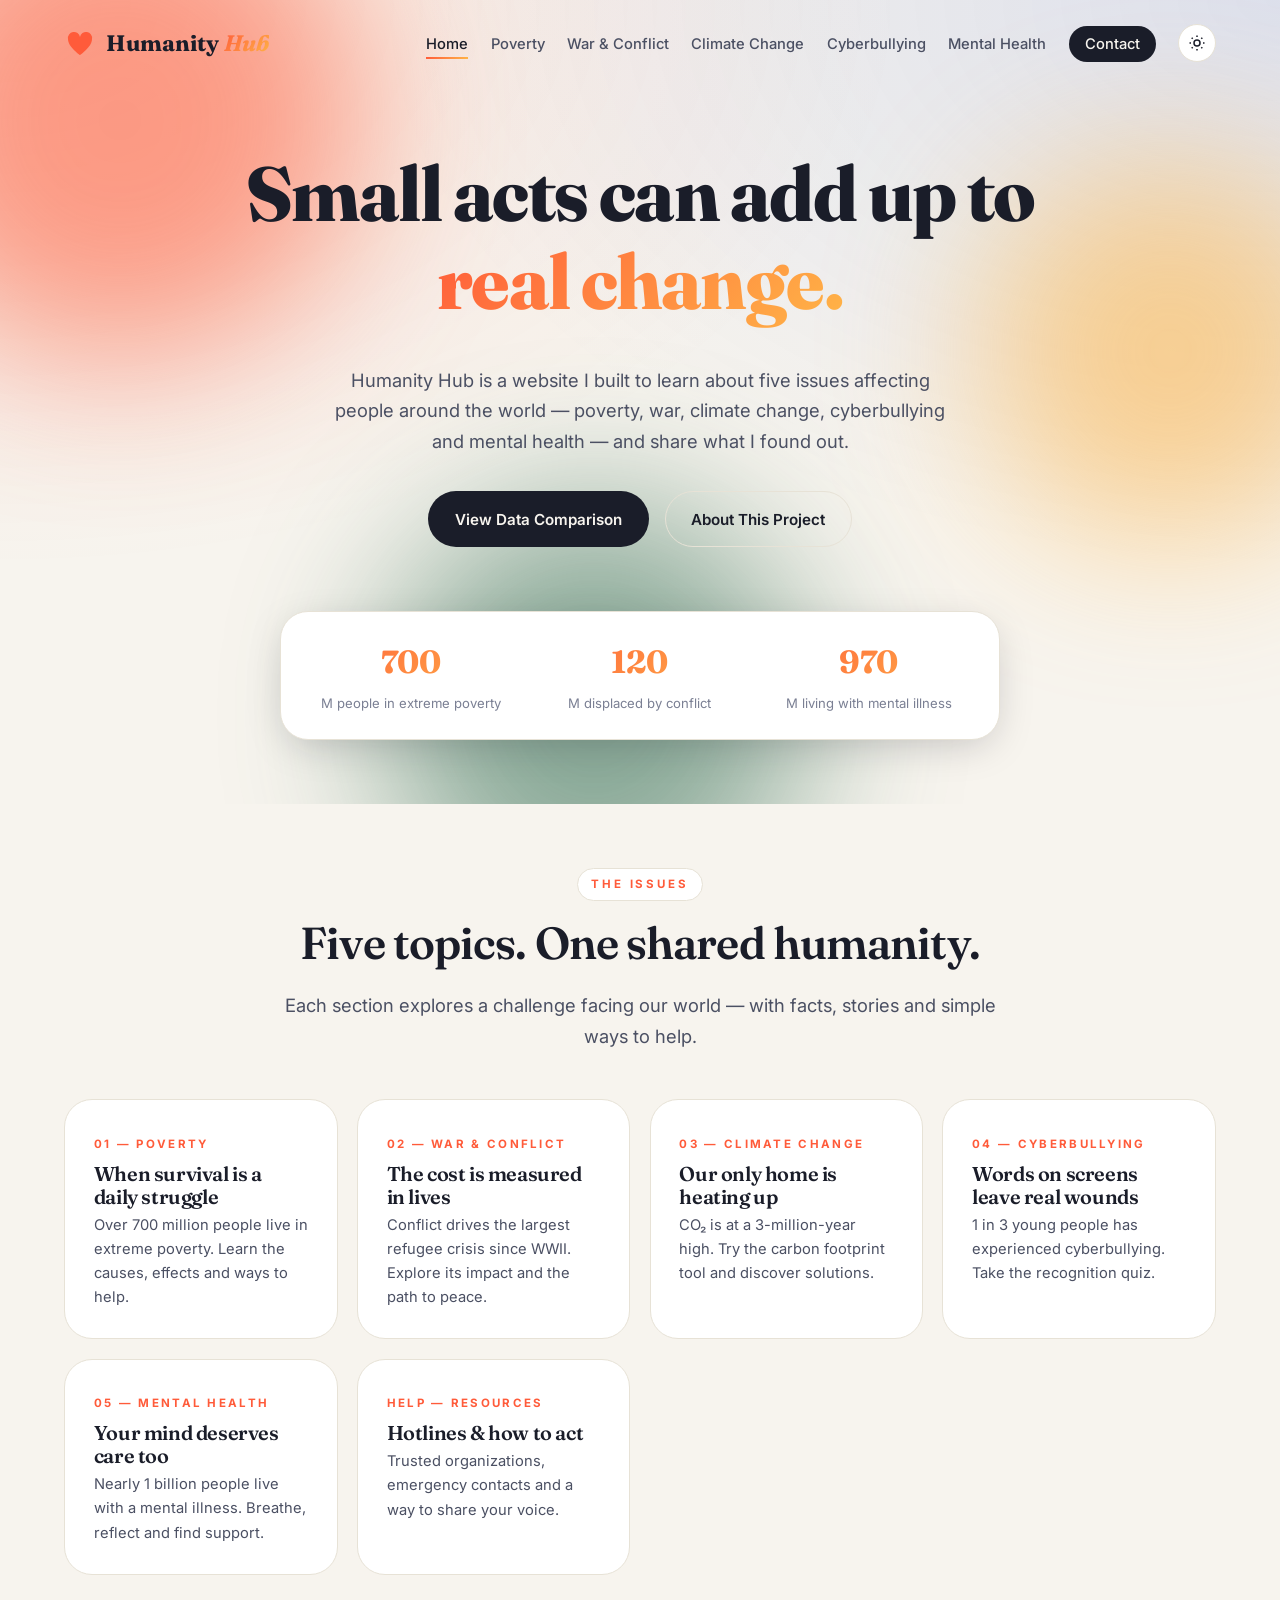
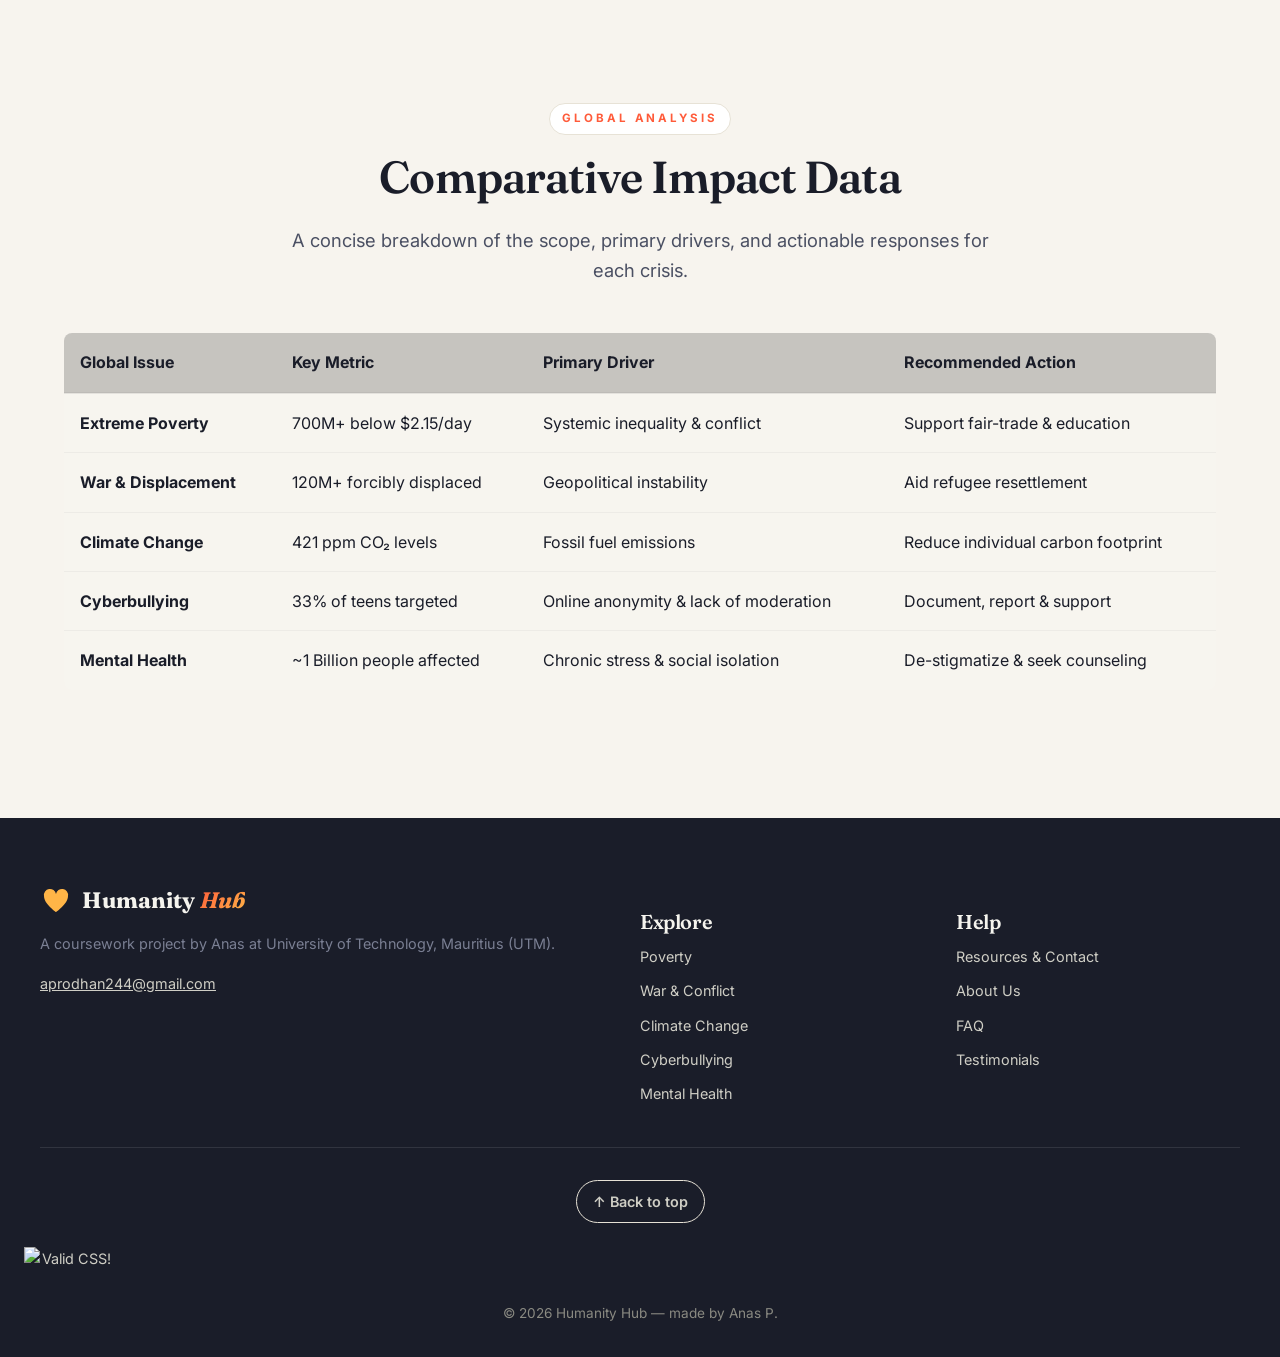
==== commit b0ee50e7: "Update index.html" ====
--- a/index.html
+++ b/index.html
@@ -122,7 +122,7 @@
     <div><h3>Help</h3><ul><li><a href="pages/contact.html">Resources &amp; Contact</a></li><li><a href="pages/about.html">About Us</a></li><li><a href="pages/faq.html">FAQ</a></li><li><a href="pages/testimonials.html">Testimonials</a></li></ul></div>
   </div>
   <div style="text-align:center; margin-top:2rem;"><a href="#top" class="btn btn-ghost btn-sm">↑ Back to top</a></div>
-  <p>
+  <p style="text-align: center; margin-top: 1.5rem; margin-bottom: 0.5rem;">
     <a href="https://jigsaw.w3.org/css-validator/check/referer">
         <img style="border:0;width:88px;height:31px"
             src="https://jigsaw.w3.org/css-validator/images/vcss-blue"
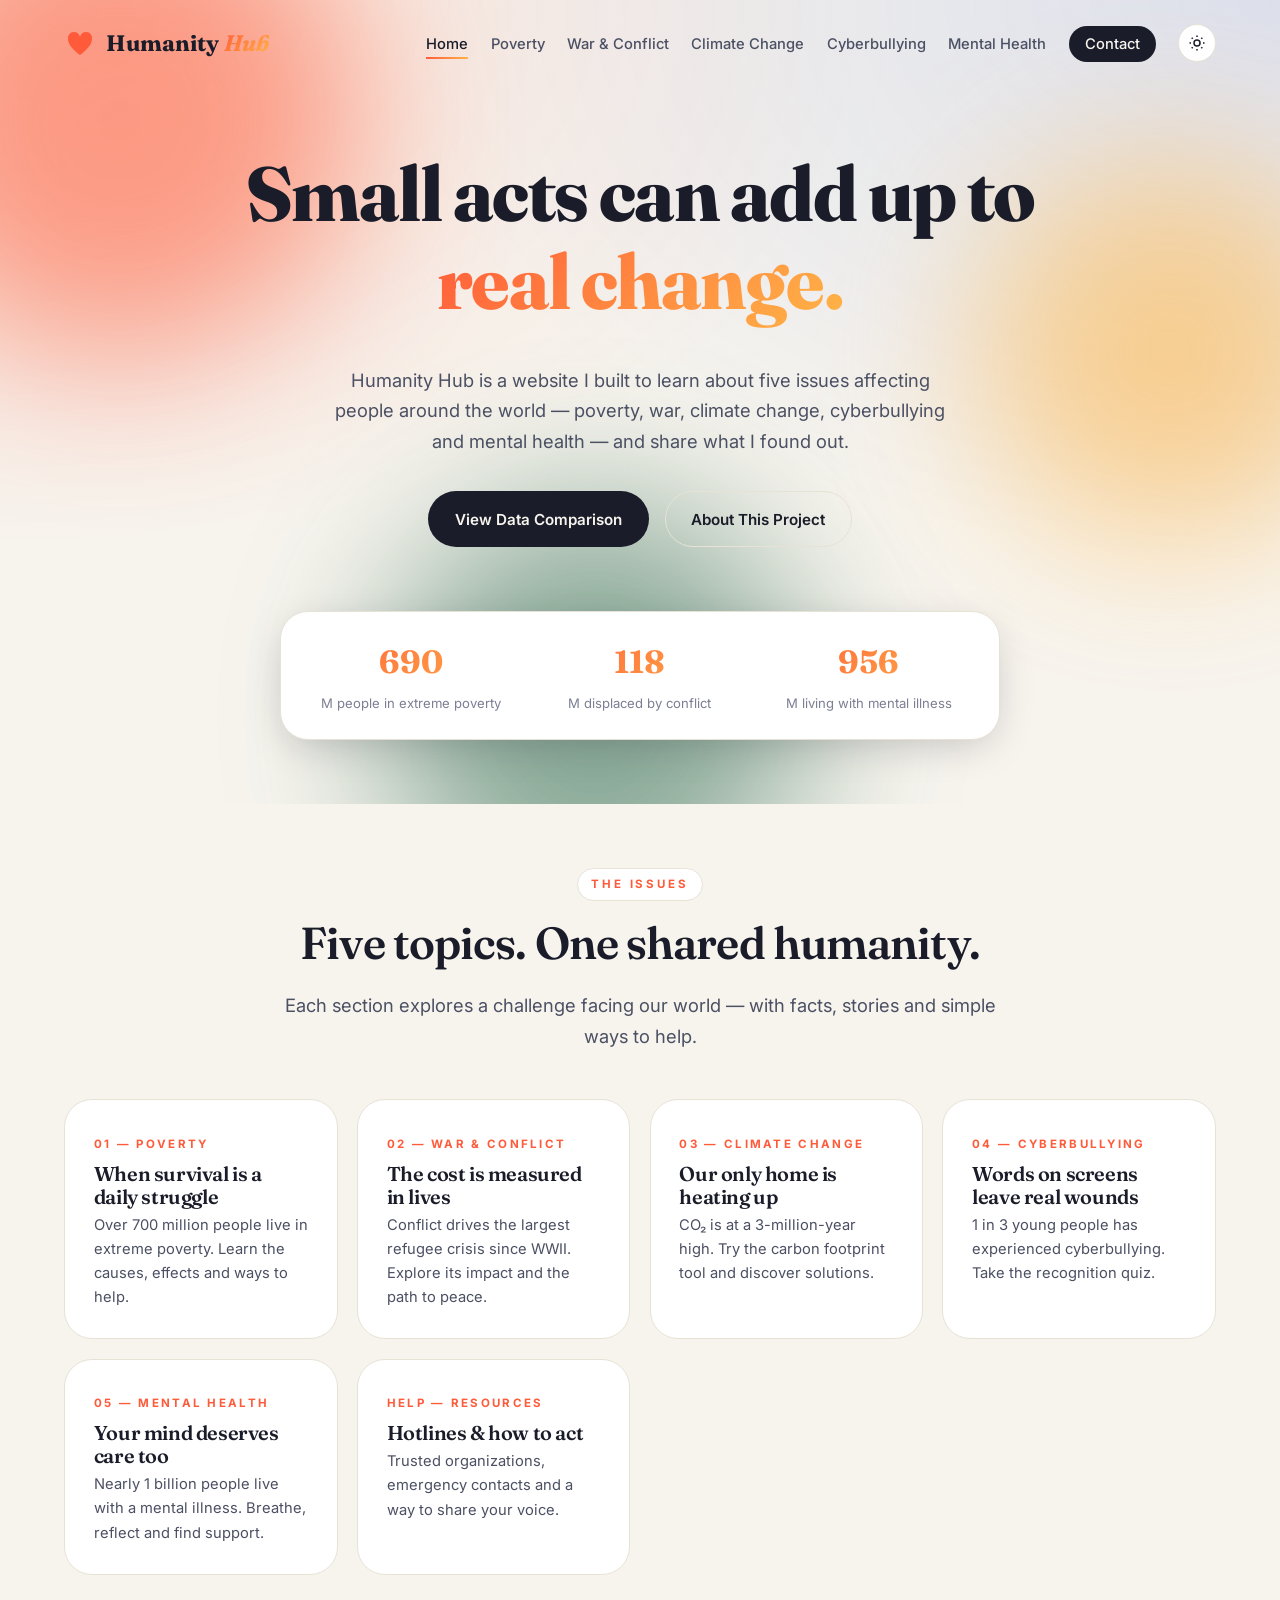
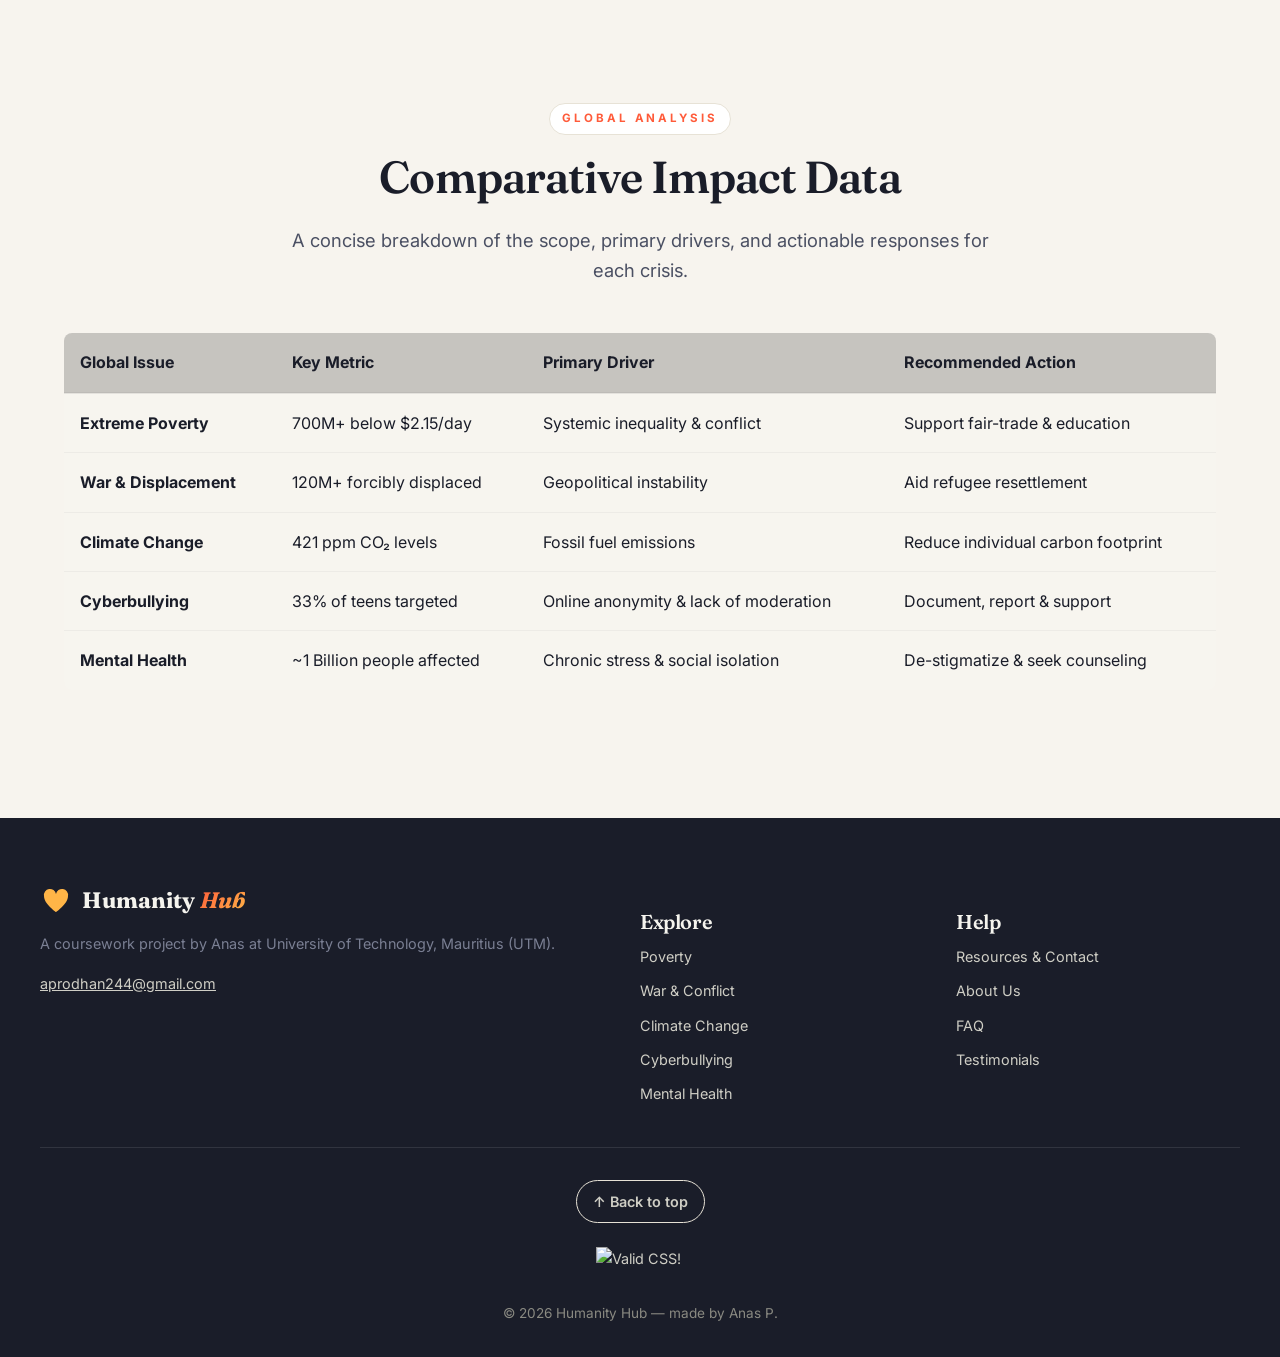
==== commit 1ea32523: "Update index.html" ====
--- a/index.html
+++ b/index.html
@@ -122,13 +122,13 @@
     <div><h3>Help</h3><ul><li><a href="pages/contact.html">Resources &amp; Contact</a></li><li><a href="pages/about.html">About Us</a></li><li><a href="pages/faq.html">FAQ</a></li><li><a href="pages/testimonials.html">Testimonials</a></li></ul></div>
   </div>
   <div style="text-align:center; margin-top:2rem;"><a href="#top" class="btn btn-ghost btn-sm">↑ Back to top</a></div>
-  <p style="text-align: center; margin-top: 1.5rem; margin-bottom: 0.5rem;">
-    <a href="https://jigsaw.w3.org/css-validator/check/referer">
-        <img style="border:0;width:88px;height:31px"
+  <p style="display: flex; justify-content: center; align-items: center; width: 100%; margin-top: 1.5rem; margin-bottom: 0.5rem;">
+    <a href="https://jigsaw.w3.org/css-validator/check/referer" style="display: inline-block;">
+        <img style="border:0; width:88px; height:31px; display: block;"
             src="https://jigsaw.w3.org/css-validator/images/vcss-blue"
             alt="Valid CSS!" />
     </a>
-</p>
+  </p>
   <p class="copyright">© <span id="year"></span> Humanity Hub — made by Anas P.</p>
 </footer>
 <script src="js/script.js"></script>
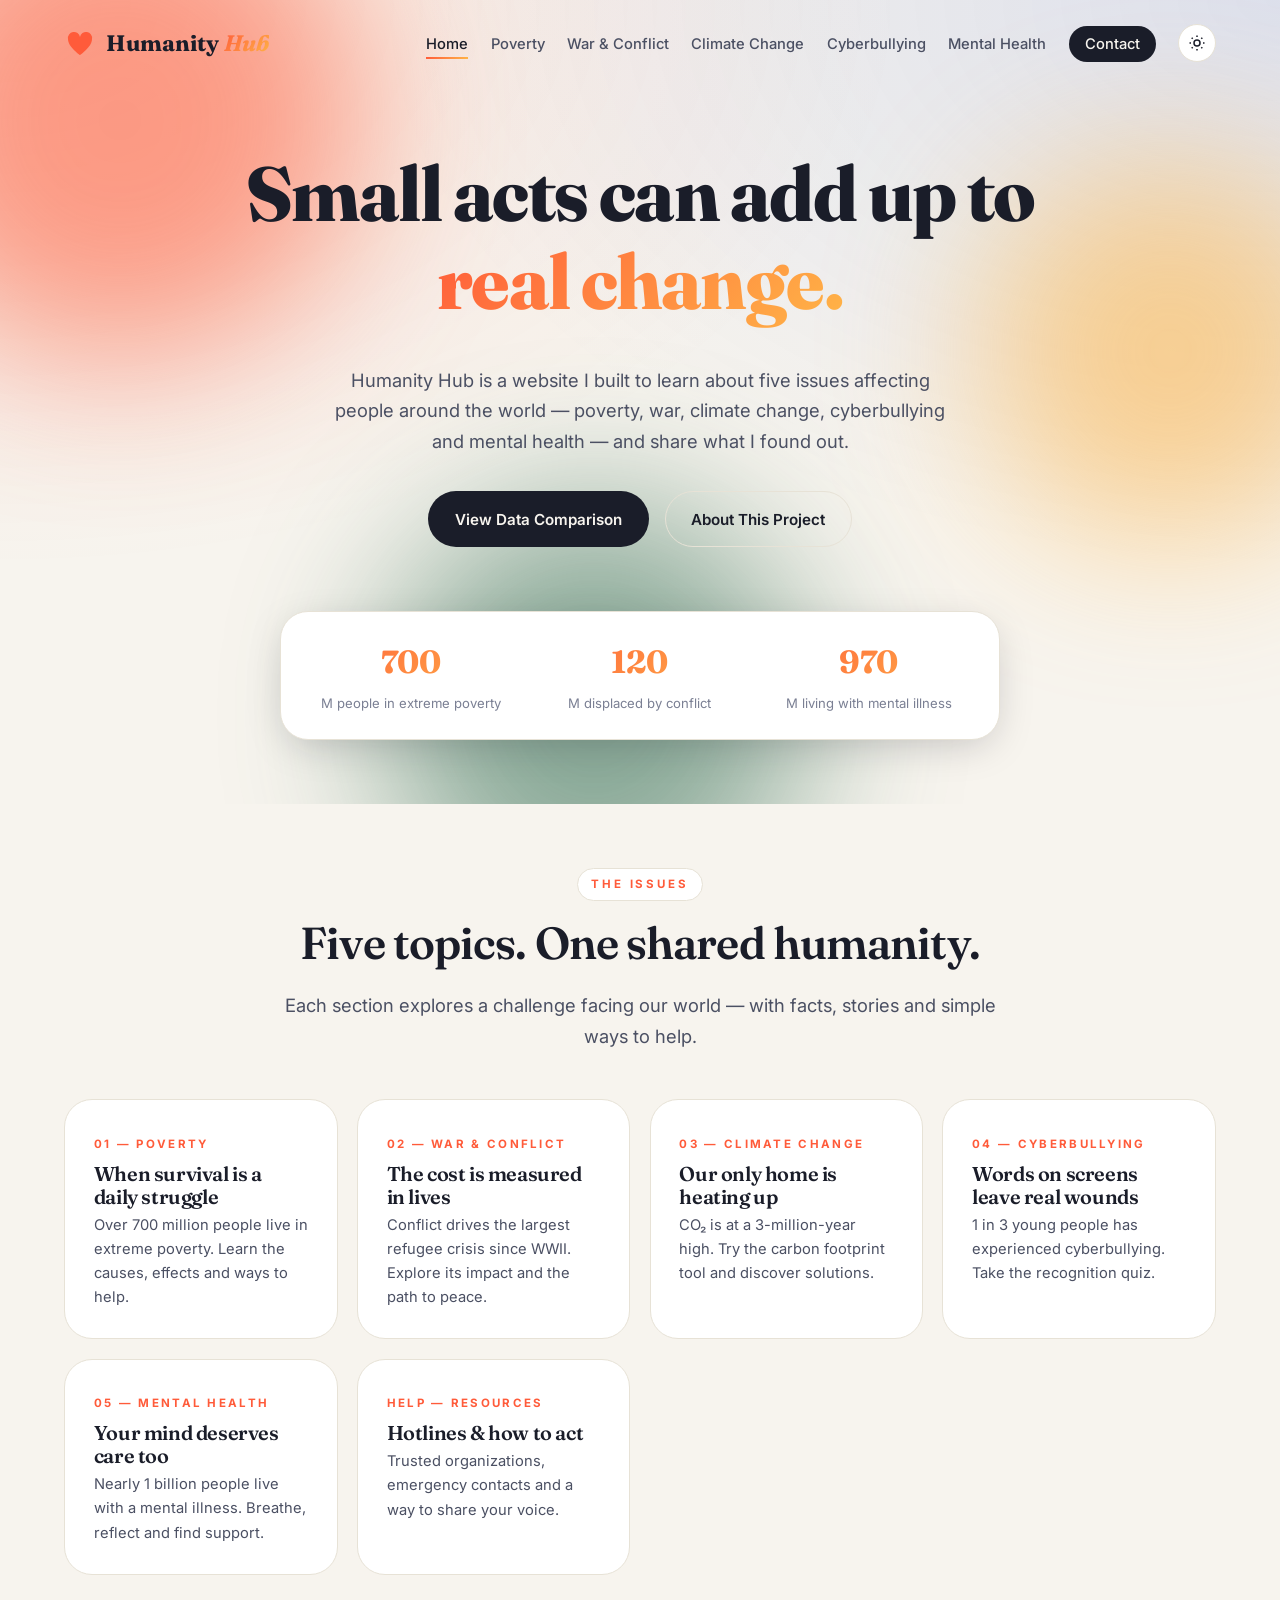
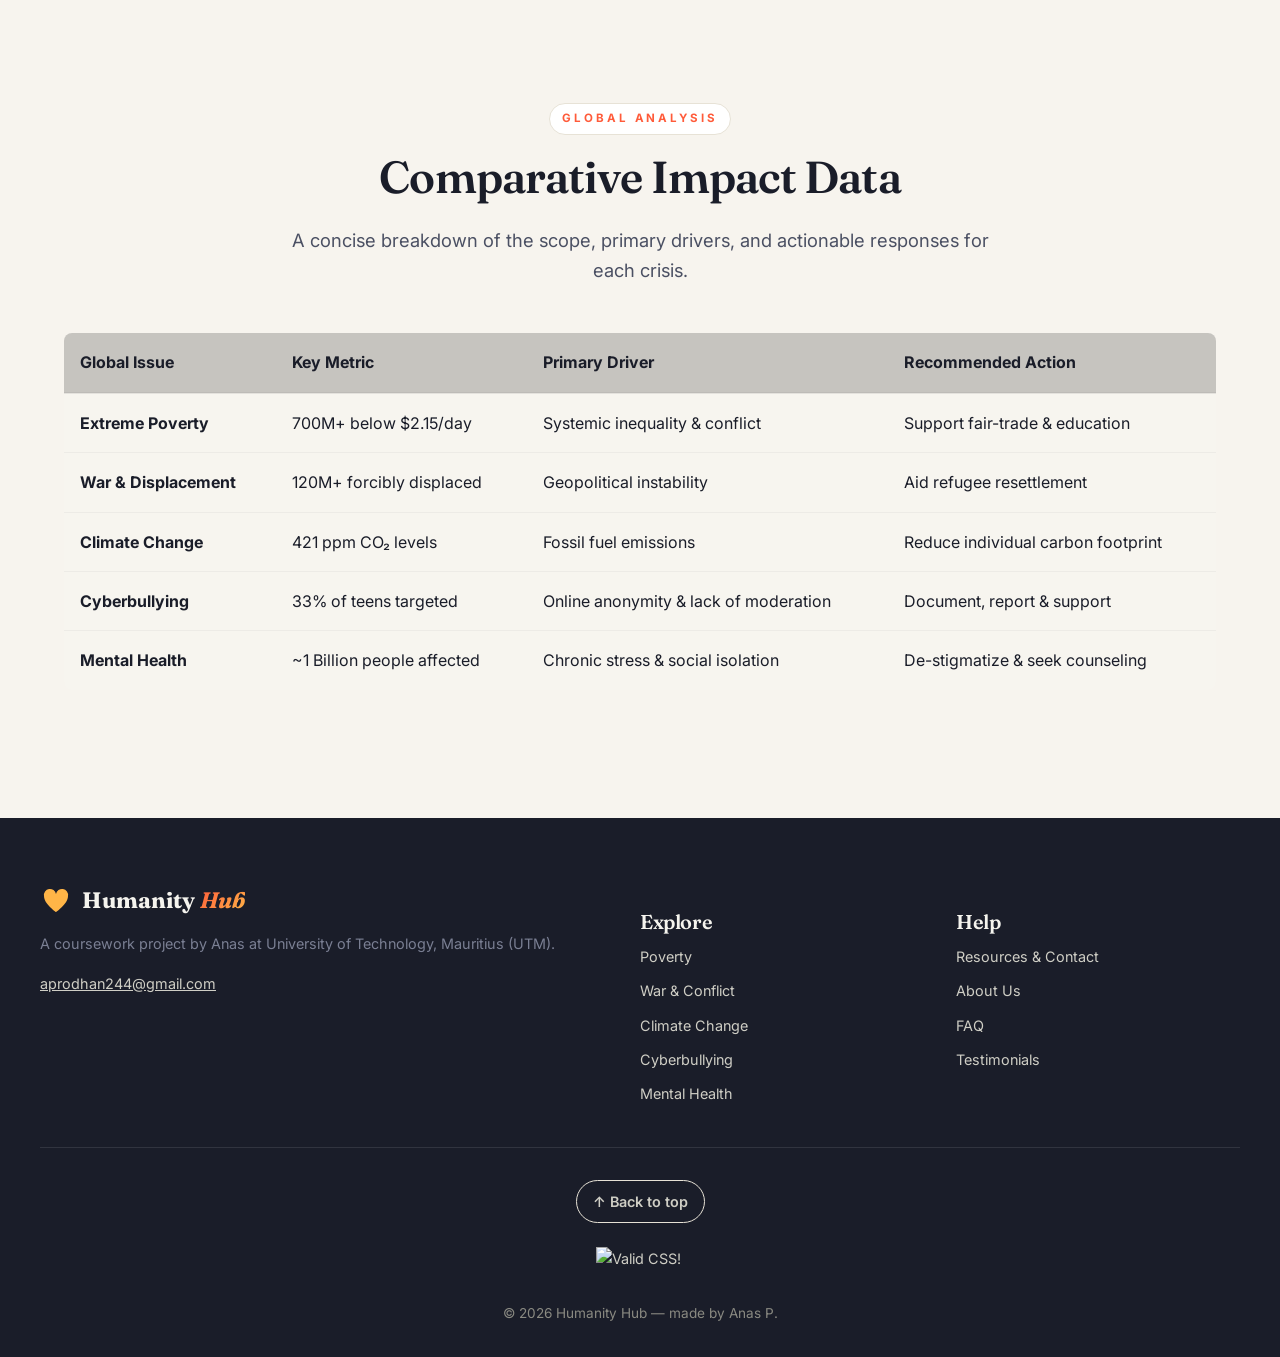
==== commit b33a919c: "Update index.html" ====
--- a/index.html
+++ b/index.html
@@ -123,12 +123,12 @@
   </div>
   <div style="text-align:center; margin-top:2rem;"><a href="#top" class="btn btn-ghost btn-sm">↑ Back to top</a></div>
   <p style="display: flex; justify-content: center; align-items: center; width: 100%; margin-top: 1.5rem; margin-bottom: 0.5rem;">
-    <a href="https://jigsaw.w3.org/css-validator/check/referer" style="display: inline-block;">
-        <img style="border:0; width:88px; height:31px; display: block;"
-            src="https://jigsaw.w3.org/css-validator/images/vcss-blue"
-            alt="Valid CSS!" />
-    </a>
-  </p>
+  <a href="https://jigsaw.w3.org/css-validator/validator?uri=https://anas7p.github.io/css/style.css" style="display: inline-block;">
+      <img style="border:0; width:88px; height:31px; display: block;"
+          src="https://jigsaw.w3.org/css-validator/images/vcss-blue"
+          alt="Valid CSS!" />
+  </a>
+</p>
   <p class="copyright">© <span id="year"></span> Humanity Hub — made by Anas P.</p>
 </footer>
 <script src="js/script.js"></script>
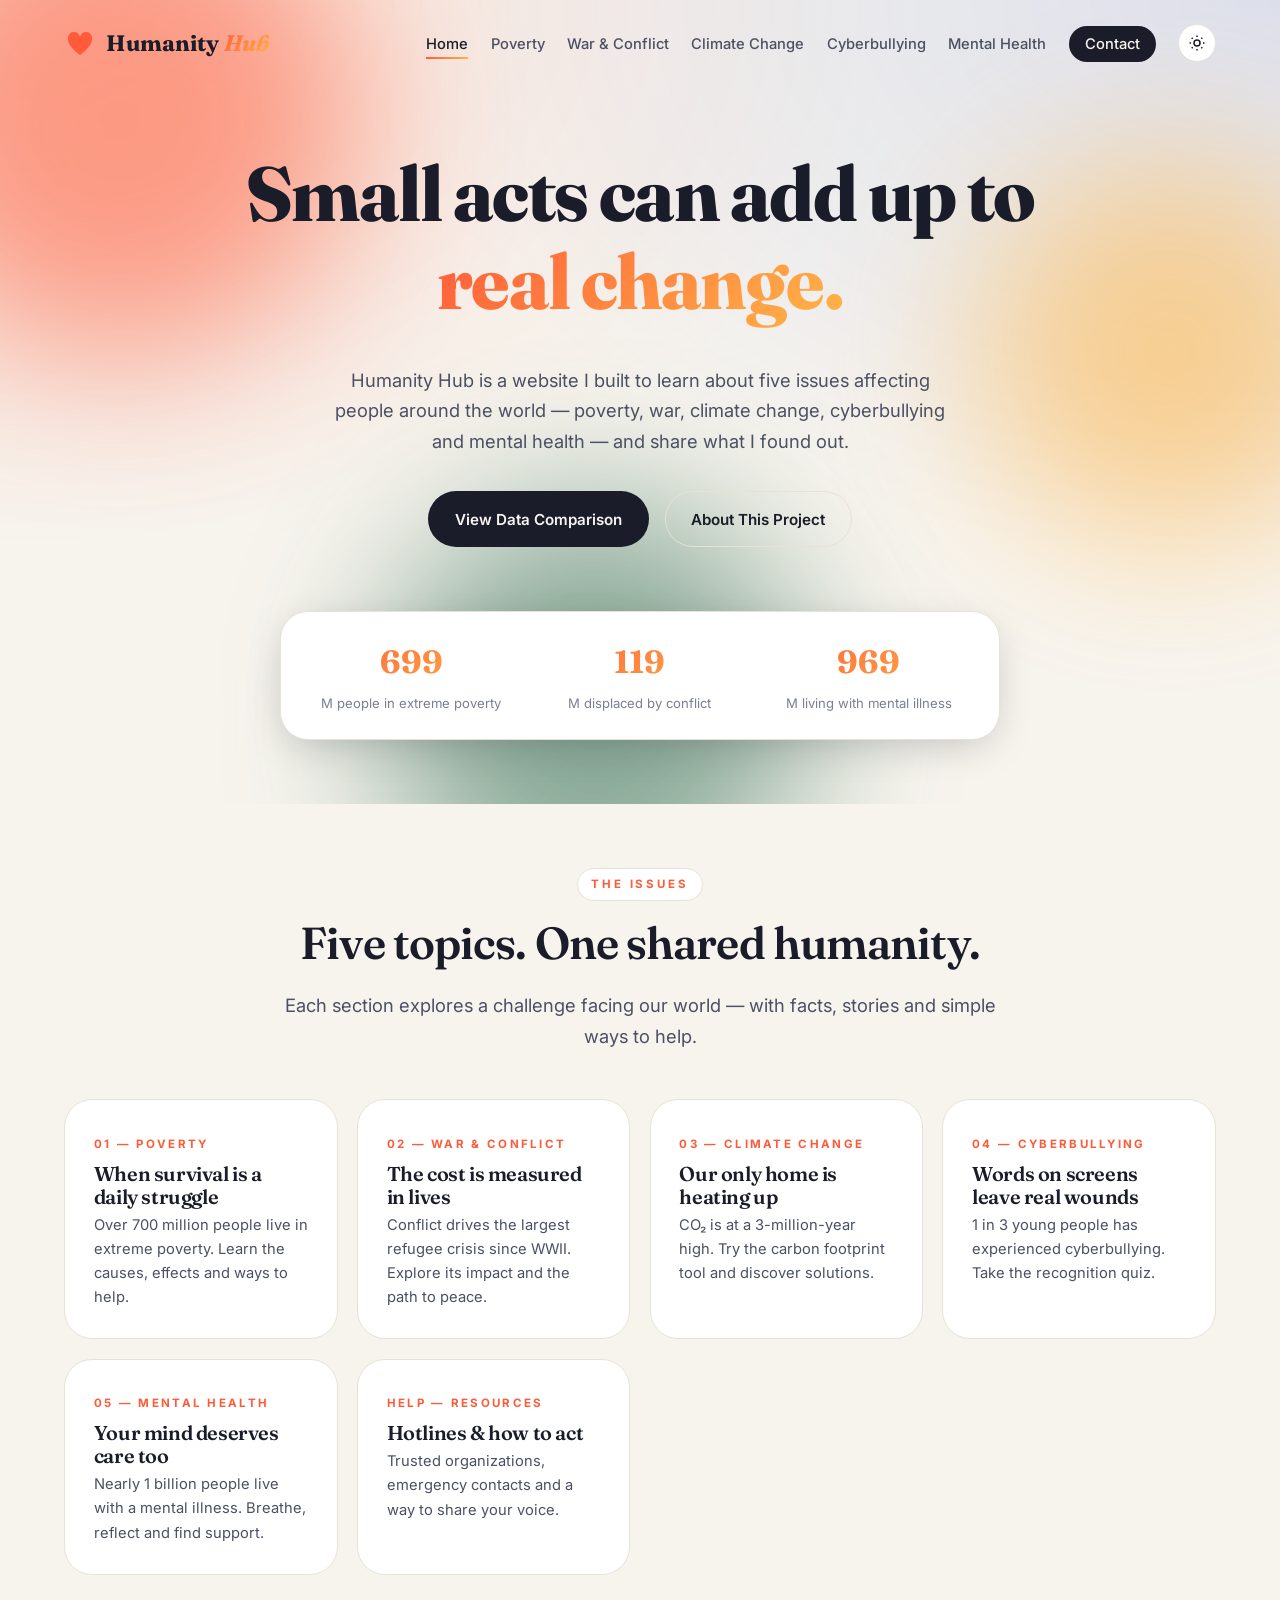
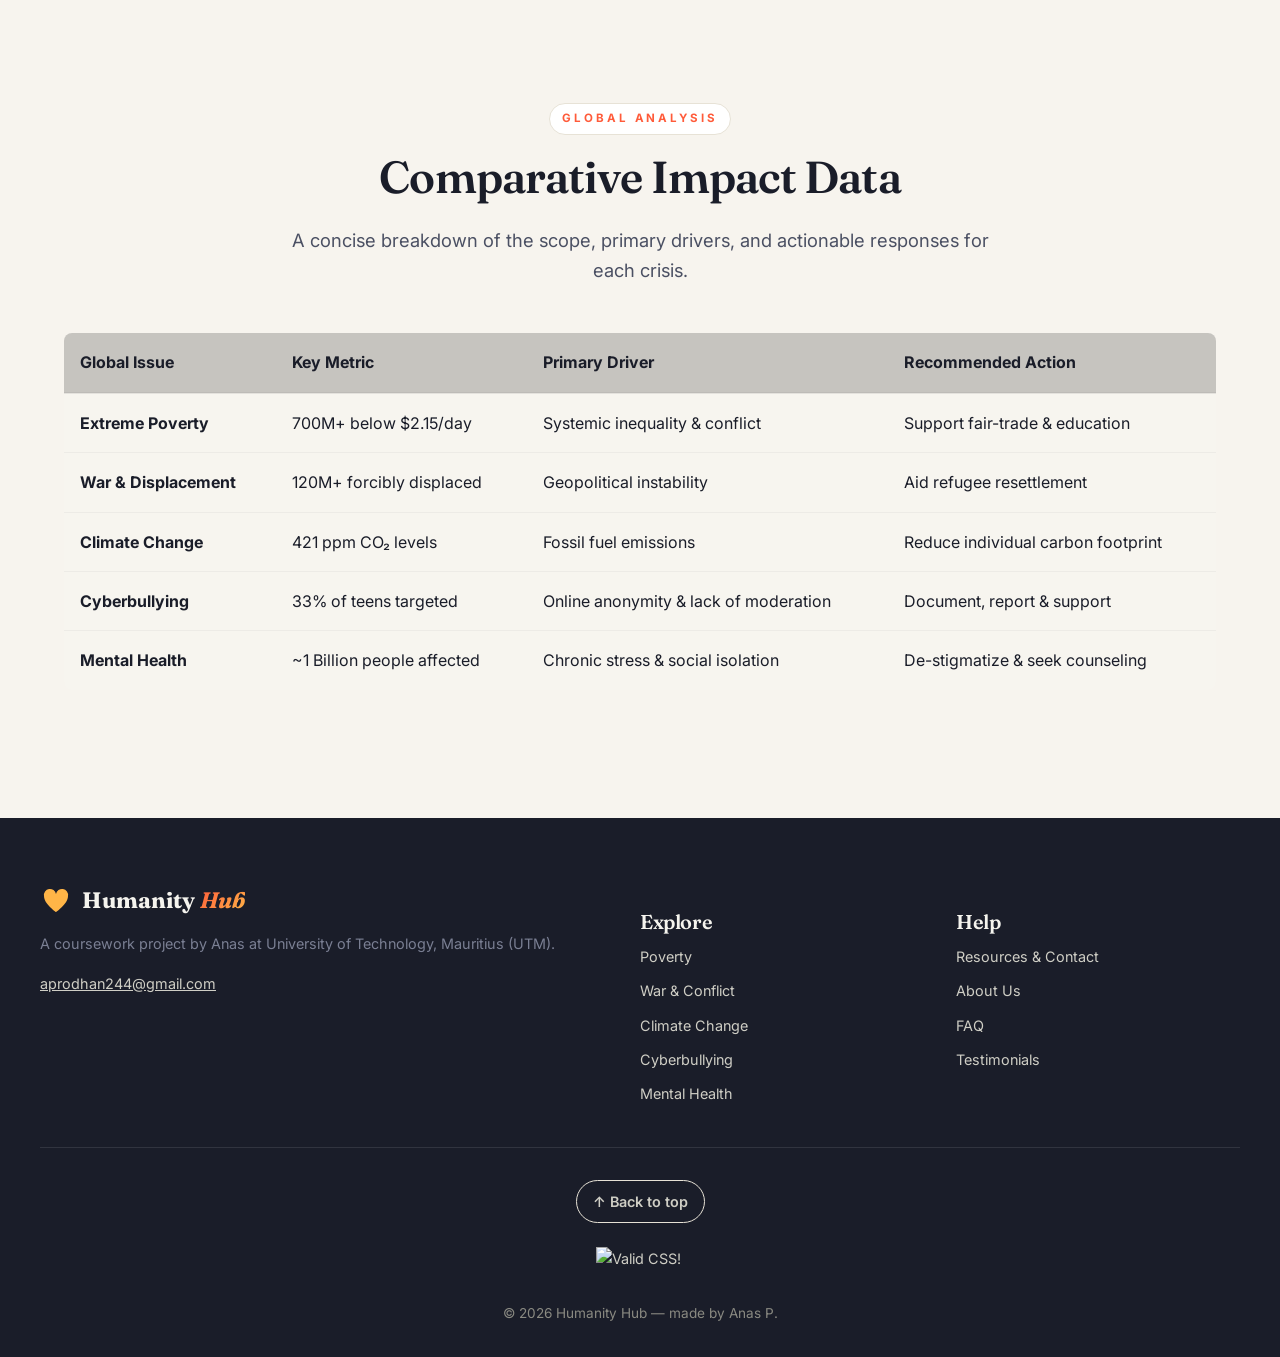
==== commit 216847d2: "Update index.html" ====
--- a/index.html
+++ b/index.html
@@ -123,7 +123,7 @@
   </div>
   <div style="text-align:center; margin-top:2rem;"><a href="#top" class="btn btn-ghost btn-sm">↑ Back to top</a></div>
   <p style="display: flex; justify-content: center; align-items: center; width: 100%; margin-top: 1.5rem; margin-bottom: 0.5rem;">
-  <a href="https://jigsaw.w3.org/css-validator/validator?uri=https://anas7p.github.io/css/style.css" style="display: inline-block;">
+  <a href="https://jigsaw.w3.org/css-validator/validator?uri=https://anas7p.github.io/Humanity-Hub/css/style.css" style="display: inline-block;">
       <img style="border:0; width:88px; height:31px; display: block;"
           src="https://jigsaw.w3.org/css-validator/images/vcss-blue"
           alt="Valid CSS!" />
